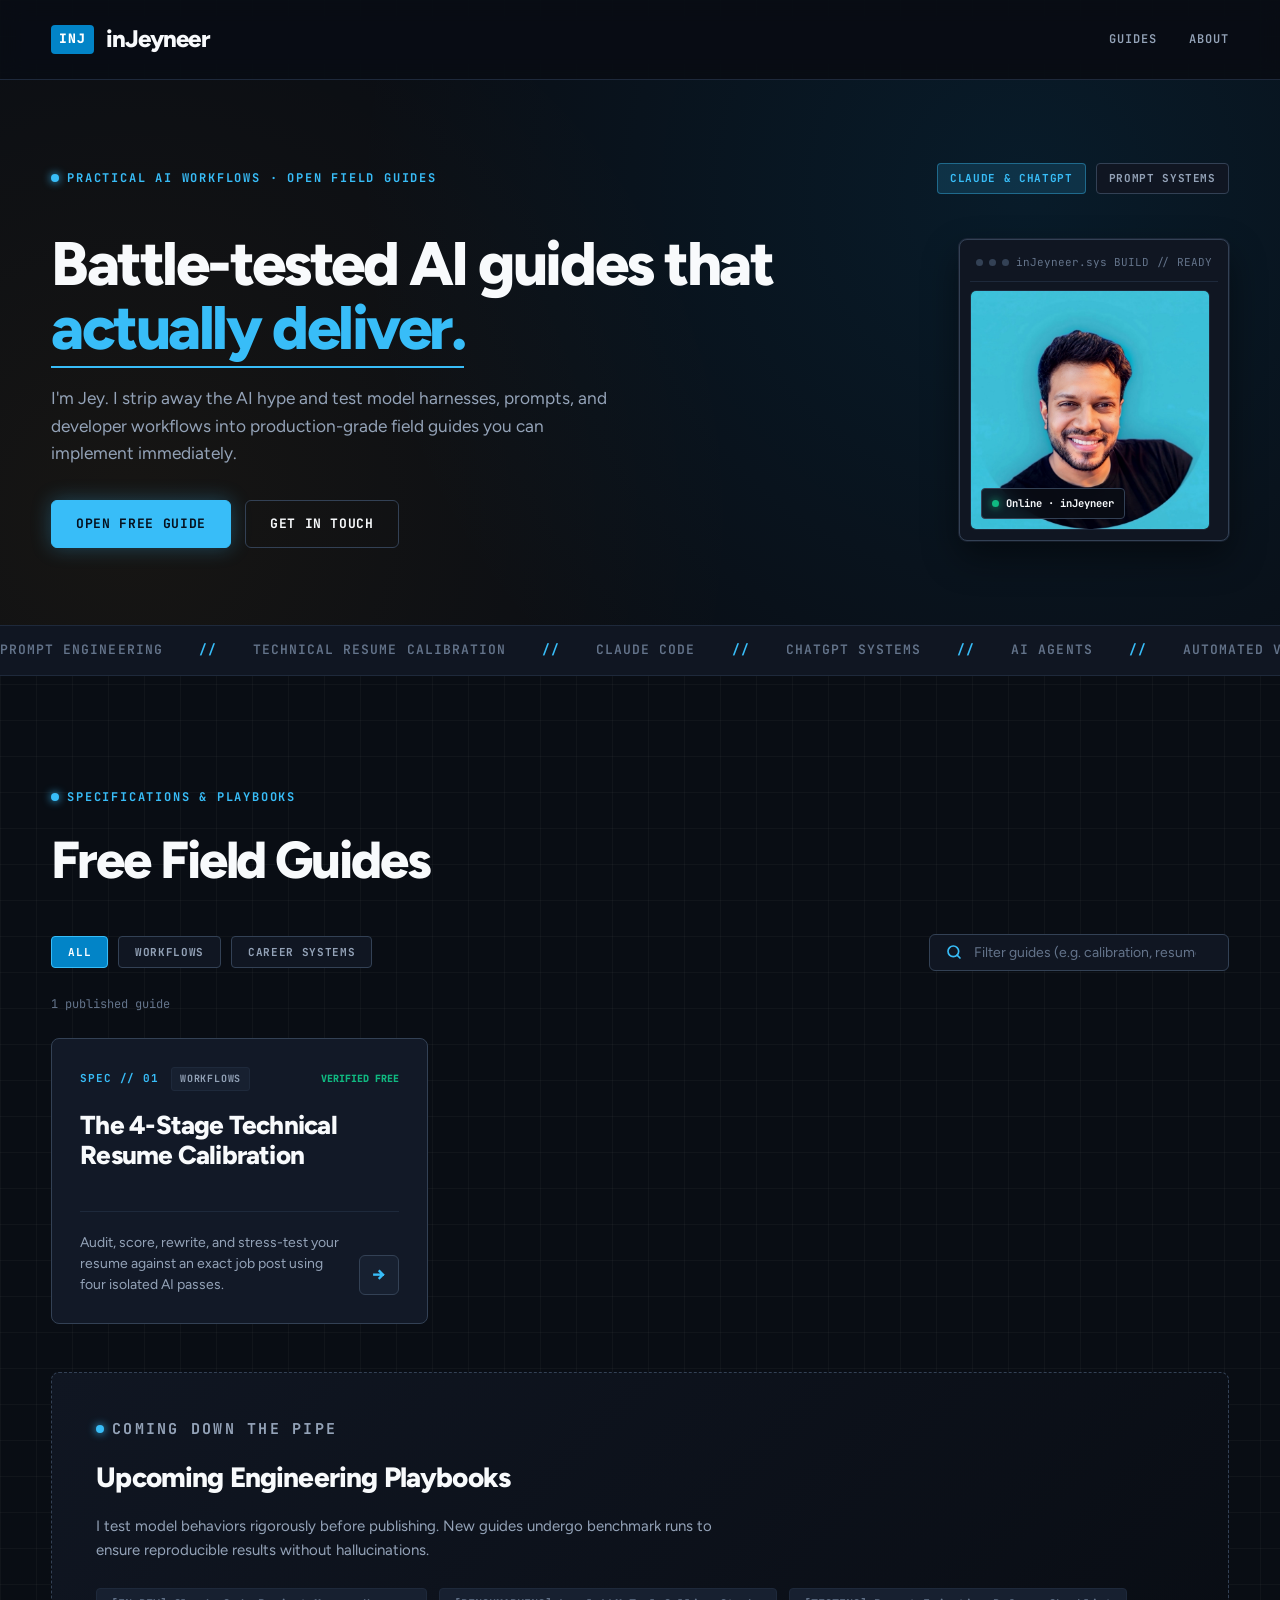
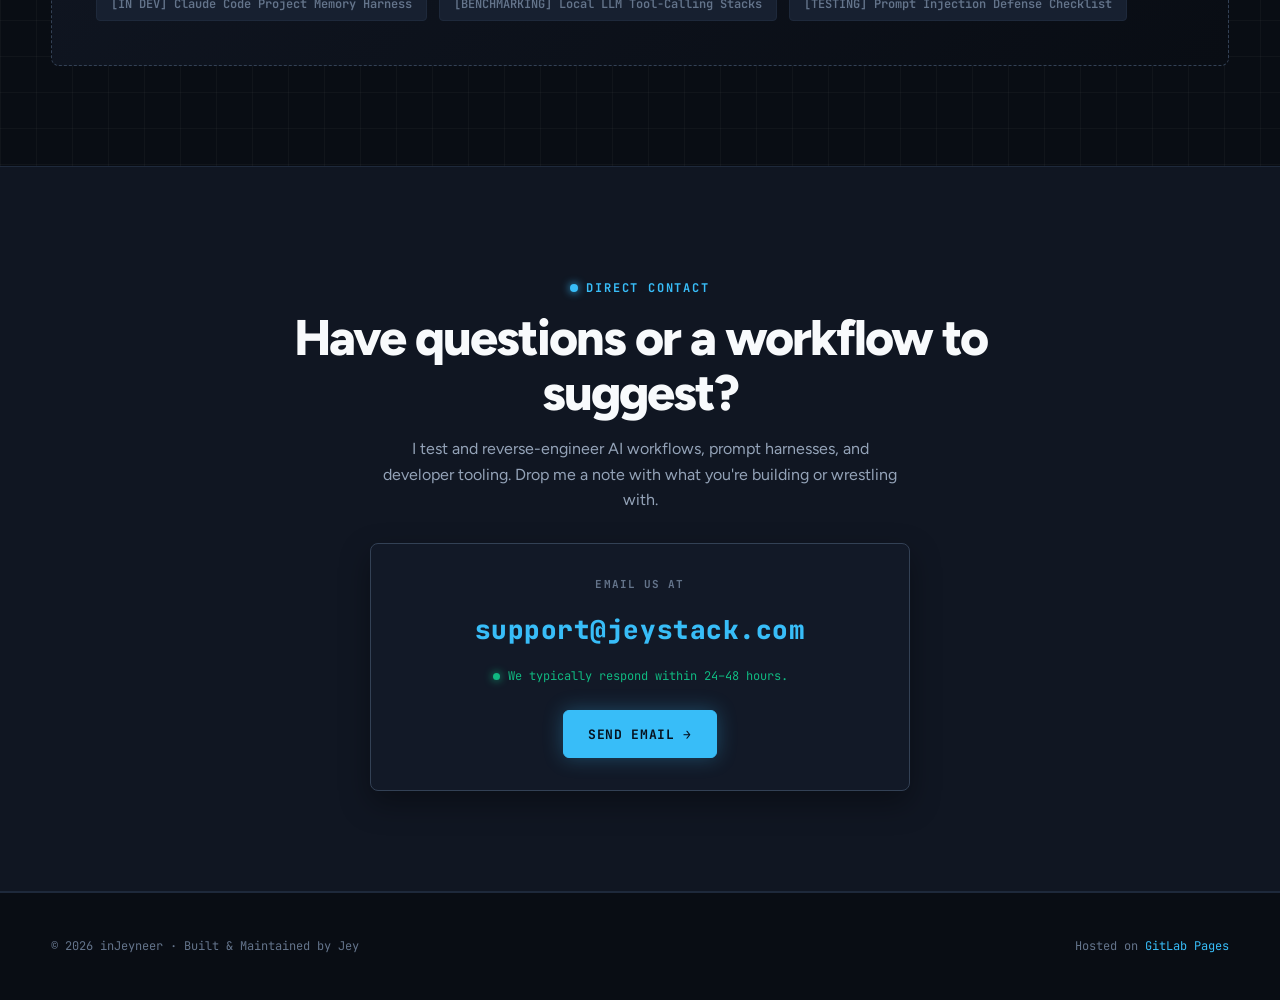
==== index.html @ 8425c217 "feat: inJeyneer site with The 4-Stage Technical Resume Calibration & Pages setup" ====
<!DOCTYPE html>
<html lang="en">
<head>
  <meta charset="UTF-8" />
  <meta name="viewport" content="width=device-width, initial-scale=1.0" />
  <title>inJeyneer · Practical AI & Engineering Field Guides</title>
  <meta name="description" content="Tested AI prompts, workflows, and engineer-built guides for Claude, ChatGPT, and automated systems you can use the same day." />
  
  <!-- Open Graph / Meta -->
  <meta property="og:type" content="website" />
  <meta property="og:title" content="inJeyneer · Practical AI & Engineering Guides" />
  <meta property="og:description" content="Tested AI workflows and practical engineering guides that actually make sense." />
  <meta property="og:image" content="assets/hero-photo.jpg" />
  <meta name="twitter:card" content="summary_large_image" />

  <link rel="stylesheet" href="styles.css" />
</head>
<body>

  <!-- Site Header -->
  <header class="site-header">
    <a class="wordmark" href="./" aria-label="inJeyneer home">
      <div class="wordmark-badge">INJ</div>
      <div class="wordmark-title">
        <span>inJeyneer</span>
      </div>
    </a>
    <nav class="site-nav" aria-label="Primary navigation">
      <a class="nav-link" href="#guides">Guides</a>
      <a class="nav-link" href="./about/">About</a>
    </nav>
  </header>

  <!-- Hero Section -->
  <section class="home-hero" id="top">
    <div class="hero-inner">
      <div class="hero-kicker-row">
        <p class="eyebrow">Practical AI Workflows · Open Field Guides</p>
        <div class="status-pills">
          <span class="tech-tag tech-tag-accent">Claude &amp; ChatGPT</span>
          <span class="tech-tag">Prompt Systems</span>
        </div>
      </div>

      <div class="hero-grid">
        <div class="hero-copy">
          <h1>Battle-tested AI guides that <em>actually deliver.</em></h1>
          <div class="hero-intro">
            <p>
              I'm Jey. I strip away the AI hype and test model harnesses, prompts, and developer workflows into production-grade field guides you can implement immediately.
            </p>
            <div class="button-row">
              <a class="button button-primary" href="#guides">Open Free Guide</a>
              <a class="button button-outline" href="#contact">Get In Touch</a>
            </div>
          </div>
        </div>

        <!-- Technical Photo Frame -->
        <div class="photo-frame">
          <div class="photo-frame-header">
            <div class="photo-frame-dots">
              <span></span><span></span><span></span>
            </div>
            <span>inJeyneer.sys</span>
            <span>BUILD // READY</span>
          </div>
          <div class="photo-wrap">
            <img
              src="assets/hero-photo.jpg"
              alt="Jey, creator behind inJeyneer"
              class="hero-photo"
              loading="eager"
            />
            <div class="photo-badge">
              <span class="pulse-dot"></span>
              <span>Online · inJeyneer</span>
            </div>
          </div>
        </div>
      </div>
    </div>
  </section>

  <!-- Terminal Style Marquee Ticker -->
  <div class="topic-ticker" aria-label="Topics">
    <div class="ticker-track">
      <span class="ticker-set">
        <span>Prompt Engineering <b>//</b></span>
        <span>Technical Resume Calibration <b>//</b></span>
        <span>Claude Code <b>//</b></span>
        <span>ChatGPT Systems <b>//</b></span>
        <span>AI Agents <b>//</b></span>
        <span>Automated Verification <b>//</b></span>
      </span>
      <span class="ticker-set" aria-hidden="true">
        <span>Prompt Engineering <b>//</b></span>
        <span>Technical Resume Calibration <b>//</b></span>
        <span>Claude Code <b>//</b></span>
        <span>ChatGPT Systems <b>//</b></span>
        <span>AI Agents <b>//</b></span>
        <span>Automated Verification <b>//</b></span>
      </span>
    </div>
  </div>

  <!-- Guides Section -->
  <section class="guide-section" id="guides">
    <div class="guide-heading-row">
      <div>
        <p class="eyebrow">Specifications &amp; Playbooks</p>
        <h2>Free Field Guides</h2>
      </div>
    </div>

    <!-- Search & Filter Controls -->
    <div class="guide-tools">
      <div class="filter-row" aria-label="Filter guides by category">
        <button class="filter-chip is-active" type="button" data-category="all">All</button>
        <button class="filter-chip" type="button" data-category="workflows">Workflows</button>
        <button class="filter-chip" type="button" data-category="career">Career Systems</button>
      </div>

      <label class="search-field" for="guide-search-input">
        <svg class="search-icon" width="16" height="16" viewBox="0 0 24 24" fill="none" stroke="currentColor" stroke-width="2.5" stroke-linecap="round" stroke-linejoin="round" aria-hidden="true">
          <circle cx="11" cy="11" r="8"></circle>
          <line x1="21" y1="21" x2="16.65" y2="16.65"></line>
        </svg>
        <input
          id="guide-search-input"
          type="search"
          placeholder="Filter guides (e.g. calibration, resume, audit)..."
          autocomplete="off"
        />
      </label>
    </div>

    <p class="guide-count" id="guide-count-label">1 published guide</p>

    <!-- Guide Grid -->
    <div class="guide-grid">
      <!-- 4-Stage Technical Resume Calibration Card -->
      <a
        class="guide-card"
        href="./guides/four-pass-ai-resume-review/"
        data-category="workflows"
      >
        <div>
          <div class="guide-card-meta">
            <span class="spec-id">SPEC // 01</span>
            <span class="guide-category">workflows</span>
            <span class="guide-free">Verified Free</span>
          </div>
          <h3>The 4-Stage Technical Resume Calibration</h3>
        </div>
        <div class="guide-card-bottom">
          <p>Audit, score, rewrite, and stress-test your resume against an exact job post using four isolated AI passes.</p>
          <span class="guide-arrow" aria-hidden="true">&rarr;</span>
        </div>
      </a>
    </div>

    <p class="guide-empty" id="guide-empty-state">No guides found matching that query. Try searching "calibration" or "resume"!</p>

    <!-- Engineering Roadmap Preview -->
    <div class="roadmap-card">
      <p class="eyebrow">Coming Down The Pipe</p>
      <h3>Upcoming Engineering Playbooks</h3>
      <p>
        I test model behaviors rigorously before publishing. New guides undergo benchmark runs to ensure reproducible results without hallucinations.
      </p>
      <div class="roadmap-list">
        <span class="roadmap-tag">[IN DEV] Claude Code Project Memory Harness</span>
        <span class="roadmap-tag">[BENCHMARKING] Local LLM Tool-Calling Stacks</span>
        <span class="roadmap-tag">[TESTING] Prompt Injection Defense Checklist</span>
      </div>
    </div>
  </section>

  <!-- Direct Email Contact Section -->
  <section class="contact-section" id="contact">
    <div class="contact-inner">
      <p class="eyebrow" style="justify-content: center;">Direct Contact</p>
      <h2>Have questions or a workflow to suggest?</h2>
      <p class="contact-desc">
        I test and reverse-engineer AI workflows, prompt harnesses, and developer tooling. Drop me a note with what you're building or wrestling with.
      </p>

      <div class="contact-card">
        <span class="contact-label">Email us at</span>
        <a class="contact-email-link" href="mailto:support@jeystack.com?subject=inJeyneer%20Workflow%20Inquiry">support@jeystack.com</a>
        <p class="contact-response-time">
          <span class="pulse-dot"></span>
          We typically respond within 24–48 hours.
        </p>
        <div class="contact-actions">
          <a class="button button-primary" href="mailto:support@jeystack.com?subject=inJeyneer%20Workflow%20Inquiry">Send Email &rarr;</a>
        </div>
      </div>
    </div>
  </section>

  <!-- Site Footer -->
  <footer class="site-footer">
    <div class="site-footer-inner">
      <p>&copy; 2026 inJeyneer &middot; Built &amp; Maintained by Jey</p>
      <p>Hosted on <a href="https://docs.gitlab.com/ee/user/project/pages/" target="_blank" rel="noopener">GitLab Pages</a></p>
    </div>
  </footer>

  <script src="main.js"></script>
</body>
</html>
---- styles.css ----
@import url('https://fonts.googleapis.com/css2?family=Figtree:ital,wght@0,400;0,500;0,600;0,700;0,800;0,900;1,700;1,800&family=JetBrains+Mono:wght@400;500;600;700;800&display=swap');

:root {
  /* Engineering Blueprint / Dark Steel Color System */
  --bg-canvas: #090d14;
  --bg-surface: #101622;
  --bg-surface-raised: #172030;
  --bg-surface-card: #121927;
  
  --border-subtle: #1e293b;
  --border-strong: #334155;
  --border-accent: #0284c7;

  --text-main: #f8fafc;
  --text-muted: #94a3b8;
  --text-dim: #64748b;

  /* Signature Accents (Strict, focused 2-color scheme) */
  --cyan: #38bdf8;
  --cyan-deep: #0284c7;
  --cyan-glow: rgba(56, 189, 248, 0.15);
  
  --amber: #f59e0b;
  --amber-dim: rgba(245, 158, 11, 0.12);

  --emerald: #10b981;
  --emerald-dim: rgba(16, 185, 129, 0.12);
  --rose: #f43f5e;
  --rose-dim: rgba(244, 63, 94, 0.12);

  --font-sans: 'Figtree', -apple-system, BlinkMacSystemFont, "Segoe UI", Roboto, sans-serif;
  --font-mono: 'JetBrains Mono', ui-monospace, SFMono-Regular, Menlo, Monaco, monospace;
}

* {
  box-sizing: border-box;
}

html {
  background: var(--bg-canvas);
  color: var(--text-main);
  scroll-behavior: smooth;
}

body {
  min-width: 320px;
  font-family: var(--font-sans);
  background: var(--bg-canvas);
  background-image: 
    linear-gradient(to right, rgba(255, 255, 255, 0.03) 1px, transparent 1px),
    linear-gradient(to bottom, rgba(255, 255, 255, 0.03) 1px, transparent 1px);
  background-size: 36px 36px;
  margin: 0;
  color: var(--text-main);
  line-height: 1.6;
  -webkit-font-smoothing: antialiased;
}

a {
  color: inherit;
  text-decoration: none;
}

/* ==========================================================================
   Header & Navigation
   ========================================================================== */
.site-header {
  background: rgba(9, 13, 20, 0.85);
  -webkit-backdrop-filter: blur(12px);
  backdrop-filter: blur(12px);
  border-bottom: 1px solid var(--border-subtle);
  justify-content: space-between;
  align-items: center;
  width: 100%;
  min-height: 80px;
  padding: 16px clamp(20px, 4vw, 64px);
  position: sticky;
  top: 0;
  z-index: 100;
  display: flex;
}

.wordmark {
  display: flex;
  align-items: center;
  gap: 12px;
}

.wordmark-badge {
  background: var(--cyan-deep);
  color: #fff;
  font-family: var(--font-mono);
  font-weight: 800;
  font-size: 13px;
  letter-spacing: 0.06em;
  padding: 4px 8px;
  border-radius: 4px;
}

.wordmark-title {
  display: flex;
  flex-direction: column;
}

.wordmark span {
  letter-spacing: -0.03em;
  font-size: clamp(20px, 2vw, 24px);
  font-weight: 800;
  color: var(--text-main);
  line-height: 1;
}

.wordmark small {
  color: var(--text-dim);
  font-family: var(--font-mono);
  font-size: 11px;
  font-weight: 500;
  margin-top: 4px;
  letter-spacing: 0.05em;
  text-transform: uppercase;
}

.site-nav {
  align-items: center;
  gap: clamp(16px, 2.5vw, 36px);
  display: flex;
}

.nav-link {
  font-family: var(--font-mono);
  letter-spacing: 0.08em;
  text-transform: uppercase;
  font-size: 12px;
  font-weight: 600;
  color: var(--text-muted);
  transition: color 0.15s ease;
  padding: 6px 0;
}

.nav-link:hover,
.nav-link.active {
  color: var(--cyan);
}

.button {
  border: 1px solid var(--border-strong);
  cursor: pointer;
  min-height: 48px;
  font-size: 13px;
  font-weight: 700;
  line-height: 1;
  font-family: var(--font-mono);
  letter-spacing: 0.05em;
  text-transform: uppercase;
  border-radius: 6px;
  justify-content: center;
  align-items: center;
  padding: 14px 24px;
  transition: all 0.18s ease;
  display: inline-flex;
}

.button-primary {
  background: var(--cyan);
  color: #06111e;
  border-color: var(--cyan);
  box-shadow: 0 0 20px rgba(56, 189, 248, 0.3);
}

.button-primary:hover {
  background: #7dd3fc;
  transform: translateY(-2px);
  box-shadow: 0 4px 24px rgba(56, 189, 248, 0.45);
}

.button-outline {
  background: transparent;
  color: var(--text-main);
  border-color: var(--border-strong);
}

.button-outline:hover {
  background: var(--bg-surface-raised);
  border-color: var(--cyan);
  color: var(--cyan);
  transform: translateY(-2px);
}

/* ==========================================================================
   Home Hero Section
   ========================================================================== */
.home-hero {
  background: radial-gradient(circle at 80% 20%, rgba(2, 132, 199, 0.12) 0%, transparent 60%),
              radial-gradient(circle at 10% 80%, rgba(245, 158, 11, 0.06) 0%, transparent 50%),
              var(--bg-canvas);
  border-bottom: 1px solid var(--border-subtle);
  padding: clamp(48px, 6vw, 96px) clamp(20px, 4vw, 64px);
  position: relative;
}

.hero-inner {
  width: min(100%, 1280px);
  margin: 0 auto;
}

.hero-kicker-row {
  display: flex;
  align-items: center;
  justify-content: space-between;
  flex-wrap: wrap;
  gap: 16px;
  margin-bottom: 32px;
}

.eyebrow {
  font-family: var(--font-mono);
  letter-spacing: 0.15em;
  text-transform: uppercase;
  font-size: 12px;
  font-weight: 700;
  color: var(--cyan);
  display: flex;
  align-items: center;
  gap: 8px;
}

.eyebrow::before {
  content: "";
  display: inline-block;
  width: 8px;
  height: 8px;
  background: var(--cyan);
  border-radius: 50%;
  box-shadow: 0 0 8px var(--cyan);
}

.status-pills {
  display: flex;
  gap: 10px;
}

.tech-tag {
  font-family: var(--font-mono);
  font-size: 11px;
  font-weight: 700;
  text-transform: uppercase;
  letter-spacing: 0.06em;
  padding: 6px 12px;
  border-radius: 4px;
  border: 1px solid var(--border-strong);
  background: var(--bg-surface);
  color: var(--text-muted);
}

.tech-tag-accent {
  border-color: rgba(56, 189, 248, 0.4);
  background: var(--cyan-glow);
  color: var(--cyan);
}

.hero-grid {
  display: grid;
  grid-template-columns: 1fr auto;
  gap: clamp(36px, 5vw, 64px);
  align-items: center;
}

.home-hero h1 {
  letter-spacing: -0.04em;
  margin: 0 0 24px;
  font-weight: 800;
  color: var(--text-main);
  font-size: clamp(38px, 4.8vw, 64px);
  line-height: 1.05;
}

.home-hero h1 em {
  font-style: normal;
  color: var(--cyan);
  border-bottom: 2px solid var(--cyan);
  padding-bottom: 2px;
}

.hero-intro p {
  color: var(--text-muted);
  max-width: 52ch;
  margin: 0 0 32px;
  font-size: clamp(16px, 1.35vw, 19px);
  line-height: 1.6;
}

.button-row {
  display: flex;
  flex-wrap: wrap;
  gap: 14px;
}

/* Portrait Visual Frame - Compact & Balanced */
.photo-frame {
  position: relative;
  width: clamp(220px, 22vw, 270px);
  max-width: 270px;
  border-radius: 8px;
  padding: 10px;
  background: var(--bg-surface);
  border: 1px solid var(--border-strong);
  box-shadow: 0 16px 36px rgba(0, 0, 0, 0.45), 0 0 0 1px var(--border-subtle);
  flex-shrink: 0;
  margin-left: auto;
}

.photo-frame-header {
  display: flex;
  align-items: center;
  justify-content: space-between;
  padding: 4px 6px 10px;
  font-family: var(--font-mono);
  font-size: 11px;
  color: var(--text-dim);
  border-bottom: 1px solid var(--border-subtle);
  margin-bottom: 8px;
}

.photo-frame-dots {
  display: flex;
  gap: 6px;
}

.photo-frame-dots span {
  width: 7px;
  height: 7px;
  border-radius: 50%;
  background: var(--border-strong);
}

.photo-wrap {
  aspect-ratio: 1 / 1;
  max-height: 240px;
  border-radius: 6px;
  overflow: hidden;
  background: #000;
  border: 1px solid var(--border-subtle);
  position: relative;
}

.hero-photo {
  width: 100%;
  height: 100%;
  object-fit: cover;
  object-position: center 20%;
  display: block;
  filter: contrast(102%) brightness(98%);
}

.photo-badge {
  position: absolute;
  bottom: 10px;
  left: 10px;
  background: rgba(9, 13, 20, 0.9);
  -webkit-backdrop-filter: blur(8px);
  backdrop-filter: blur(8px);
  border: 1px solid var(--border-strong);
  padding: 6px 10px;
  border-radius: 4px;
  font-family: var(--font-mono);
  font-size: 10.5px;
  font-weight: 700;
  color: var(--text-main);
  display: flex;
  align-items: center;
  gap: 7px;
}

.pulse-dot {
  width: 7px;
  height: 7px;
  border-radius: 50%;
  background: var(--emerald);
  box-shadow: 0 0 8px var(--emerald);
}

/* ==========================================================================
   Ticker (Terminal Style)
   ========================================================================== */
.topic-ticker {
  background: var(--bg-surface);
  border-bottom: 1px solid var(--border-subtle);
  padding: 14px 0;
  overflow: hidden;
}

.ticker-track {
  width: max-content;
  animation: 30s linear infinite ticker;
  display: flex;
}

.ticker-set {
  font-family: var(--font-mono);
  font-size: 13px;
  font-weight: 600;
  letter-spacing: 0.08em;
  text-transform: uppercase;
  color: var(--text-dim);
  white-space: nowrap;
  gap: 36px;
  padding-right: 36px;
  display: flex;
  align-items: center;
}

.ticker-set span {
  display: inline-flex;
  align-items: center;
  gap: 36px;
}

.ticker-set b {
  color: var(--cyan);
  font-weight: 700;
}

@keyframes ticker {
  to {
    transform: translate(-50%);
  }
}

/* ==========================================================================
   Guides Section
   ========================================================================== */
.guide-section {
  padding: clamp(56px, 8vw, 100px) clamp(20px, 4vw, 64px);
  max-width: 1280px;
  margin: 0 auto;
}

.guide-heading-row {
  display: flex;
  justify-content: space-between;
  align-items: flex-end;
  flex-wrap: wrap;
  gap: 20px;
  margin-bottom: 32px;
}

.guide-heading-row h2 {
  font-size: clamp(32px, 4.2vw, 52px);
  font-weight: 800;
  letter-spacing: -0.04em;
  margin: 8px 0 0;
  color: var(--text-main);
}

.guide-tools {
  display: flex;
  justify-content: space-between;
  align-items: center;
  flex-wrap: wrap;
  gap: 16px;
  margin-bottom: 24px;
}

.filter-row {
  display: flex;
  gap: 10px;
  flex-wrap: wrap;
}

.filter-chip {
  background: var(--bg-surface);
  border: 1px solid var(--border-strong);
  color: var(--text-muted);
  font-family: var(--font-mono);
  font-size: 11px;
  font-weight: 700;
  letter-spacing: 0.06em;
  text-transform: uppercase;
  padding: 8px 16px;
  border-radius: 4px;
  cursor: pointer;
  transition: all 0.15s ease;
}

.filter-chip:hover,
.filter-chip.is-active {
  background: var(--cyan-deep);
  border-color: var(--cyan);
  color: #fff;
}

.search-field {
  background: var(--bg-surface);
  border: 1px solid var(--border-strong);
  border-radius: 6px;
  display: flex;
  align-items: center;
  gap: 10px;
  padding: 8px 16px;
  min-width: min(100%, 300px);
}

.search-field span,
.search-field svg {
  color: var(--cyan);
  flex-shrink: 0;
}

.search-field input {
  background: transparent;
  border: none;
  outline: none;
  color: var(--text-main);
  font-family: var(--font-sans);
  font-size: 14px;
  width: 100%;
}

.search-field input::placeholder {
  color: var(--text-dim);
}

.guide-count {
  font-family: var(--font-mono);
  font-size: 12px;
  color: var(--text-dim);
  margin-bottom: 24px;
}

/* Card Styling */
.guide-grid {
  display: grid;
  grid-template-columns: repeat(auto-fill, minmax(360px, 1fr));
  gap: 24px;
  margin-bottom: 48px;
}

.guide-card {
  background: var(--bg-surface-card);
  border: 1px solid var(--border-strong);
  border-radius: 8px;
  padding: 28px;
  display: flex;
  flex-direction: column;
  justify-content: space-between;
  transition: all 0.2s ease;
  position: relative;
  overflow: hidden;
}

.guide-card::before {
  content: "";
  position: absolute;
  top: 0;
  left: 0;
  width: 100%;
  height: 3px;
  background: var(--cyan);
  opacity: 0;
  transition: opacity 0.2s ease;
}

.guide-card:hover {
  border-color: var(--cyan);
  transform: translateY(-4px);
  box-shadow: 0 16px 32px rgba(0, 0, 0, 0.4), 0 0 24px rgba(2, 132, 199, 0.15);
}

.guide-card:hover::before {
  opacity: 1;
}

.guide-card-meta {
  display: flex;
  align-items: center;
  gap: 12px;
  margin-bottom: 20px;
}

.spec-id {
  font-family: var(--font-mono);
  font-size: 11px;
  font-weight: 700;
  color: var(--cyan);
  letter-spacing: 0.08em;
}

.guide-category {
  font-family: var(--font-mono);
  font-size: 10px;
  font-weight: 700;
  text-transform: uppercase;
  letter-spacing: 0.08em;
  padding: 3px 8px;
  border-radius: 3px;
  background: var(--bg-surface-raised);
  border: 1px solid var(--border-subtle);
  color: var(--text-muted);
}

.guide-free {
  font-family: var(--font-mono);
  font-size: 10px;
  font-weight: 800;
  text-transform: uppercase;
  color: var(--emerald);
  margin-left: auto;
}

.guide-card h3 {
  font-size: 26px;
  font-weight: 800;
  letter-spacing: -0.03em;
  line-height: 1.15;
  margin: 0 0 16px;
  color: var(--text-main);
}

.guide-card-bottom {
  display: flex;
  align-items: flex-end;
  justify-content: space-between;
  gap: 16px;
  margin-top: 24px;
  padding-top: 20px;
  border-top: 1px solid var(--border-subtle);
}

.guide-card-bottom p {
  color: var(--text-muted);
  font-size: 14px;
  margin: 0;
  line-height: 1.5;
}

.guide-arrow {
  width: 40px;
  height: 40px;
  border-radius: 6px;
  background: var(--bg-surface-raised);
  border: 1px solid var(--border-strong);
  color: var(--cyan);
  display: flex;
  align-items: center;
  justify-content: center;
  font-size: 18px;
  font-weight: 800;
  flex: none;
  transition: all 0.15s ease;
}

.guide-card:hover .guide-arrow {
  background: var(--cyan);
  color: #06111e;
  border-color: var(--cyan);
  transform: translateX(4px);
}

.guide-empty {
  font-family: var(--font-mono);
  font-size: 14px;
  color: var(--text-dim);
  padding: 40px 0;
  display: none;
}

/* Roadmap / Coming Soon Card */
.roadmap-card {
  background: linear-gradient(135deg, var(--bg-surface) 0%, var(--bg-canvas) 100%);
  border: 1px dashed var(--border-strong);
  border-radius: 8px;
  padding: clamp(28px, 4vw, 44px);
  display: flex;
  flex-direction: column;
  gap: 14px;
}

.roadmap-card h3 {
  font-size: clamp(22px, 2.5vw, 28px);
  font-weight: 800;
  letter-spacing: -0.03em;
  margin: 0;
  color: var(--text-main);
}

.roadmap-card p {
  color: var(--text-muted);
  font-size: 15px;
  max-width: 65ch;
  margin: 0;
}

.roadmap-list {
  display: flex;
  flex-wrap: wrap;
  gap: 12px;
  margin-top: 12px;
}

.roadmap-tag {
  font-family: var(--font-mono);
  font-size: 12px;
  font-weight: 600;
  padding: 6px 14px;
  border-radius: 4px;
  background: var(--bg-surface-raised);
  border: 1px solid var(--border-subtle);
  color: var(--text-dim);
}

/* ==========================================================================
   Contact / Direct Email Section
   ========================================================================== */
.contact-section {
  background: var(--bg-surface);
  border-top: 1px solid var(--border-subtle);
  border-bottom: 1px solid var(--border-subtle);
  padding: clamp(64px, 8vw, 100px) clamp(20px, 4vw, 64px);
}

.contact-inner {
  max-width: 760px;
  margin: 0 auto;
  text-align: center;
}

.contact-section h2 {
  font-size: clamp(32px, 4.2vw, 50px);
  font-weight: 800;
  letter-spacing: -0.04em;
  margin: 12px 0 16px;
  line-height: 1.1;
  color: var(--text-main);
}

.contact-desc {
  color: var(--text-muted);
  font-size: 16px;
  margin: 0 auto 30px;
  max-width: 52ch;
  line-height: 1.6;
}

.contact-card {
  background: var(--bg-surface-card);
  border: 1px solid var(--border-strong);
  border-radius: 8px;
  padding: 32px 24px;
  max-width: 540px;
  margin: 0 auto;
  display: flex;
  flex-direction: column;
  align-items: center;
  gap: 16px;
  box-shadow: 0 12px 30px rgba(0, 0, 0, 0.35);
}

.contact-label {
  font-family: var(--font-mono);
  font-size: 11px;
  font-weight: 700;
  text-transform: uppercase;
  letter-spacing: 0.1em;
  color: var(--text-dim);
}

.contact-email-link {
  font-family: var(--font-mono);
  font-size: clamp(19px, 2.4vw, 26px);
  font-weight: 800;
  color: var(--cyan);
  letter-spacing: 0.02em;
  transition: all 0.15s ease;
  word-break: break-all;
}

.contact-email-link:hover {
  color: #7dd3fc;
  text-shadow: 0 0 16px rgba(56, 189, 248, 0.45);
}

.contact-response-time {
  font-family: var(--font-mono);
  font-size: 12px;
  color: var(--emerald);
  display: flex;
  align-items: center;
  gap: 8px;
  margin: 0;
}

.contact-actions {
  display: flex;
  gap: 12px;
  flex-wrap: wrap;
  justify-content: center;
  margin-top: 8px;
}


/* ==========================================================================
   Footer
   ========================================================================== */
.site-footer {
  background: var(--bg-canvas);
  padding: 32px clamp(20px, 4vw, 64px);
  border-top: 1px solid var(--border-subtle);
}

.site-footer-inner {
  max-width: 1280px;
  margin: 0 auto;
  display: flex;
  justify-content: space-between;
  align-items: center;
  flex-wrap: wrap;
  gap: 16px;
  font-family: var(--font-mono);
  font-size: 12px;
  color: var(--text-dim);
}

.site-footer a {
  color: var(--cyan);
}

.site-footer a:hover {
  text-decoration: underline;
}

/* ==========================================================================
   Guide Page Specifics & Prompt Blocks
   ========================================================================== */
.guide-page-hero {
  border-bottom: 1px solid var(--border-subtle);
  background: linear-gradient(to bottom, var(--bg-surface) 0%, var(--bg-canvas) 100%);
  padding: clamp(48px, 6vw, 84px) clamp(20px, 4vw, 64px);
}

.guide-hero-grid {
  max-width: 1280px;
  margin: 0 auto;
  display: grid;
  grid-template-columns: 1.35fr 0.65fr;
  gap: clamp(36px, 5vw, 64px);
  align-items: end;
}

.guide-back-link {
  font-family: var(--font-mono);
  font-size: 12px;
  font-weight: 700;
  color: var(--cyan);
  letter-spacing: 0.08em;
  text-transform: uppercase;
  margin-bottom: 24px;
  display: inline-flex;
  align-items: center;
  gap: 6px;
  transition: transform 0.15s ease;
}

.guide-back-link:hover {
  transform: translateX(-4px);
}

.guide-kicker {
  font-family: var(--font-mono);
  font-size: 11px;
  letter-spacing: 0.12em;
  text-transform: uppercase;
  color: var(--text-dim);
  display: flex;
  align-items: center;
  gap: 10px;
  margin-bottom: 18px;
}

.guide-kicker span {
  background: var(--cyan-glow);
  color: var(--cyan);
  border: 1px solid rgba(56, 189, 248, 0.3);
  padding: 4px 8px;
  border-radius: 4px;
  font-weight: 700;
}

.guide-page-hero h1 {
  font-size: clamp(38px, 5vw, 64px);
  font-weight: 800;
  letter-spacing: -0.04em;
  margin: 0 0 20px;
  color: var(--text-main);
  line-height: 1.05;
}

.guide-page-description {
  color: var(--text-muted);
  font-size: clamp(16px, 1.4vw, 20px);
  margin: 0;
  line-height: 1.55;
  max-width: 54ch;
}

/* Guide Spec Box */
.guide-spec-box {
  background: var(--bg-surface);
  border: 1px solid var(--border-strong);
  border-radius: 8px;
  padding: 24px;
}

.guide-spec-header {
  font-family: var(--font-mono);
  font-size: 11px;
  font-weight: 700;
  text-transform: uppercase;
  letter-spacing: 0.08em;
  color: var(--cyan);
  border-bottom: 1px solid var(--border-subtle);
  padding-bottom: 12px;
  margin-bottom: 16px;
  display: flex;
  justify-content: space-between;
}

.guide-spec-box ul {
  list-style: none;
  padding: 0;
  margin: 0;
  display: flex;
  flex-direction: column;
  gap: 12px;
}

.guide-spec-box li {
  font-family: var(--font-mono);
  font-size: 12px;
  display: flex;
  align-items: center;
  gap: 10px;
  color: var(--text-muted);
}

.guide-spec-box li span {
  color: var(--amber);
  font-weight: 800;
}

/* Workspace Layout */
.guide-workspace {
  max-width: 1280px;
  margin: 0 auto;
  padding: clamp(48px, 6vw, 88px) clamp(20px, 4vw, 64px);
  display: grid;
  grid-template-columns: 280px minmax(0, 1fr);
  gap: clamp(48px, 6vw, 80px);
  align-items: start;
}

.guide-workspace-rail {
  background: var(--bg-surface);
  border: 1px solid var(--border-strong);
  border-radius: 8px;
  padding: 24px;
  position: sticky;
  top: 104px;
}

.rail-kicker {
  font-family: var(--font-mono);
  font-size: 11px;
  font-weight: 700;
  text-transform: uppercase;
  letter-spacing: 0.08em;
  color: var(--cyan);
  margin-bottom: 8px;
}

.guide-workspace-rail h2 {
  font-size: 20px;
  font-weight: 800;
  letter-spacing: -0.02em;
  margin: 0 0 16px;
  color: var(--text-main);
  line-height: 1.2;
}

.guide-workspace-rail ol {
  border-top: 1px solid var(--border-subtle);
  padding: 16px 0 0 20px;
  margin: 0;
  font-size: 13px;
  color: var(--text-muted);
}

.guide-workspace-rail li + li {
  margin-top: 10px;
}

.rail-note {
  font-family: var(--font-mono);
  font-size: 11px;
  color: var(--text-dim);
  background: var(--bg-surface-raised);
  border-left: 2px solid var(--cyan);
  padding: 10px 12px;
  border-radius: 0 4px 4px 0;
  margin-top: 20px;
}

/* Guide Content Engine */
.guide-article {
  counter-reset: spec-section;
  font-size: clamp(16px, 1.25vw, 18px);
  line-height: 1.7;
  color: var(--text-muted);
}

.guide-article p {
  margin: 0 0 24px;
}

.guide-article strong {
  color: var(--text-main);
}

.guide-article h2 {
  counter-increment: spec-section;
  font-size: clamp(24px, 2.5vw, 32px);
  font-weight: 800;
  letter-spacing: -0.03em;
  color: var(--text-main);
  margin: 54px 0 20px;
  padding-bottom: 12px;
  border-bottom: 1px solid var(--border-subtle);
  display: flex;
  align-items: center;
  gap: 14px;
}

.guide-article h2::before {
  content: counter(spec-section, decimal-leading-zero);
  font-family: var(--font-mono);
  font-size: 14px;
  font-weight: 800;
  color: var(--cyan);
  background: var(--cyan-glow);
  border: 1px solid rgba(56, 189, 248, 0.3);
  padding: 4px 10px;
  border-radius: 4px;
}

.guide-article h3 {
  font-size: clamp(18px, 1.6vw, 22px);
  font-weight: 700;
  letter-spacing: -0.02em;
  color: var(--text-main);
  margin: 36px 0 14px;
}

.guide-article ul,
.guide-article ol {
  margin: 0 0 28px;
  padding-left: 24px;
}

.guide-article li + li {
  margin-top: 10px;
}

.guide-article li::marker {
  color: var(--cyan);
}

.guide-article code {
  font-family: var(--font-mono);
  font-size: 0.9em;
  background: var(--bg-surface-raised);
  border: 1px solid var(--border-strong);
  padding: 2px 6px;
  border-radius: 4px;
  color: var(--cyan);
}

/* Callout Box */
.tech-callout {
  background: var(--bg-surface);
  border: 1px solid var(--border-strong);
  border-left: 4px solid var(--amber);
  border-radius: 0 6px 6px 0;
  padding: 20px 24px;
  margin: 32px 0;
}

.tech-callout-header {
  font-family: var(--font-mono);
  font-size: 11px;
  font-weight: 800;
  letter-spacing: 0.08em;
  text-transform: uppercase;
  color: var(--amber);
  margin-bottom: 8px;
}

.tech-callout p {
  margin: 0;
  font-size: 14.5px;
  color: var(--text-muted);
  line-height: 1.6;
}

/* Banned Words Cloud */
.banned-box {
  background: rgba(244, 63, 94, 0.05);
  border: 1px solid rgba(244, 63, 94, 0.3);
  border-radius: 6px;
  padding: 20px;
  margin: 24px 0 32px;
}

.banned-box-title {
  font-family: var(--font-mono);
  font-size: 11px;
  font-weight: 800;
  letter-spacing: 0.08em;
  text-transform: uppercase;
  color: var(--rose);
  margin-bottom: 12px;
}

.banned-tags {
  display: flex;
  flex-wrap: wrap;
  gap: 8px;
}

.banned-tag {
  font-family: var(--font-mono);
  font-size: 11px;
  background: rgba(244, 63, 94, 0.12);
  color: #fda4af;
  border: 1px solid rgba(244, 63, 94, 0.25);
  padding: 4px 10px;
  border-radius: 4px;
  text-decoration: line-through;
}

/* Side-by-side Diffs */
.diff-container {
  display: grid;
  grid-template-columns: 1fr 1fr;
  gap: 16px;
  margin: 24px 0 32px;
}

.diff-card {
  border-radius: 6px;
  padding: 16px 18px;
  font-size: 13.5px;
  line-height: 1.55;
}

.diff-card-before {
  background: rgba(244, 63, 94, 0.06);
  border: 1px solid rgba(244, 63, 94, 0.25);
  color: #fecdd3;
}

.diff-card-after {
  background: rgba(16, 185, 129, 0.06);
  border: 1px solid rgba(16, 185, 129, 0.25);
  color: #a7f3d0;
}

.diff-header {
  font-family: var(--font-mono);
  font-size: 10px;
  font-weight: 800;
  letter-spacing: 0.08em;
  text-transform: uppercase;
  margin-bottom: 8px;
}

.diff-card-before .diff-header {
  color: var(--rose);
}

.diff-card-after .diff-header {
  color: var(--emerald);
}

/* Interactive Prompt Blocks */
.guide-copy-block {
  background: #05080f;
  border: 1px solid var(--border-strong);
  border-radius: 8px;
  margin: 32px 0 44px;
  overflow: hidden;
  box-shadow: 0 12px 30px rgba(0, 0, 0, 0.4);
}

.guide-copy-heading {
  background: var(--bg-surface-raised);
  border-bottom: 1px solid var(--border-strong);
  padding: 12px 18px;
  display: flex;
  align-items: center;
  justify-content: space-between;
  gap: 14px;
}

.pass-pill {
  font-family: var(--font-mono);
  font-size: 11px;
  font-weight: 800;
  letter-spacing: 0.08em;
  text-transform: uppercase;
  color: var(--cyan);
  background: var(--cyan-glow);
  border: 1px solid rgba(56, 189, 248, 0.3);
  padding: 4px 8px;
  border-radius: 4px;
}

.heading-title {
  font-family: var(--font-mono);
  font-size: 12px;
  font-weight: 700;
  color: var(--text-main);
  margin-right: auto;
}

.guide-copy-button {
  background: var(--cyan);
  color: #06111e;
  border: none;
  border-radius: 4px;
  font-family: var(--font-mono);
  font-size: 11px;
  font-weight: 800;
  letter-spacing: 0.06em;
  padding: 8px 16px;
  cursor: pointer;
  transition: all 0.15s ease;
  white-space: nowrap;
}

.guide-copy-button:hover {
  background: #7dd3fc;
  box-shadow: 0 0 12px rgba(56, 189, 248, 0.4);
}

.guide-copy-scroll {
  padding: 22px;
  margin: 0;
  font-family: var(--font-mono);
  font-size: 13.5px;
  line-height: 1.65;
  color: #e2e8f0;
  white-space: pre-wrap;
  word-break: break-word;
  max-height: 480px;
  overflow: auto;
}

.guide-copy-status {
  font-family: var(--font-mono);
  font-size: 11.5px;
  color: var(--emerald);
  padding: 0 18px 12px;
  margin: 0;
  min-height: 28px;
}

/* ==========================================================================
   Story / About Page
   ========================================================================== */
.story-section {
  max-width: 1280px;
  margin: 0 auto;
  padding: clamp(56px, 8vw, 96px) clamp(20px, 4vw, 64px);
}

.story-grid {
  display: grid;
  grid-template-columns: 0.95fr 1.05fr;
  gap: clamp(40px, 6vw, 80px);
}

.story-lead h1 {
  font-size: clamp(34px, 4vw, 48px);
  font-weight: 800;
  letter-spacing: -0.04em;
  line-height: 1.1;
  color: var(--text-main);
  margin: 0 0 18px;
}

.story-lead p.lead-subtitle {
  font-family: var(--font-mono);
  font-size: 13px;
  color: var(--cyan);
  margin-bottom: 24px;
}

.story-copy p {
  color: var(--text-muted);
  font-size: clamp(16px, 1.3vw, 18px);
  line-height: 1.7;
  margin-bottom: 24px;
}

.story-copy .mission {
  background: var(--bg-surface);
  border-left: 3px solid var(--cyan);
  padding: 18px 24px;
  border-radius: 0 6px 6px 0;
  color: var(--text-main);
  font-weight: 600;
  margin: 32px 0;
}

/* ==========================================================================
   Responsive
   ========================================================================== */
@media (max-width: 960px) {
  .hero-grid {
    grid-template-columns: 1fr;
  }
  .photo-frame {
    max-width: 440px;
    margin: 0 auto;
  }
  .guide-hero-grid {
    grid-template-columns: 1fr;
  }
  .guide-workspace {
    grid-template-columns: 1fr;
  }
  .guide-workspace-rail {
    position: relative;
    top: auto;
  }
  .story-grid {
    grid-template-columns: 1fr;
  }
  .diff-container {
    grid-template-columns: 1fr;
  }
}

@media (max-width: 640px) {
  .email-optin-row {
    grid-template-columns: 1fr;
  }
  .guide-card-bottom {
    flex-direction: column;
    align-items: flex-start;
  }
}
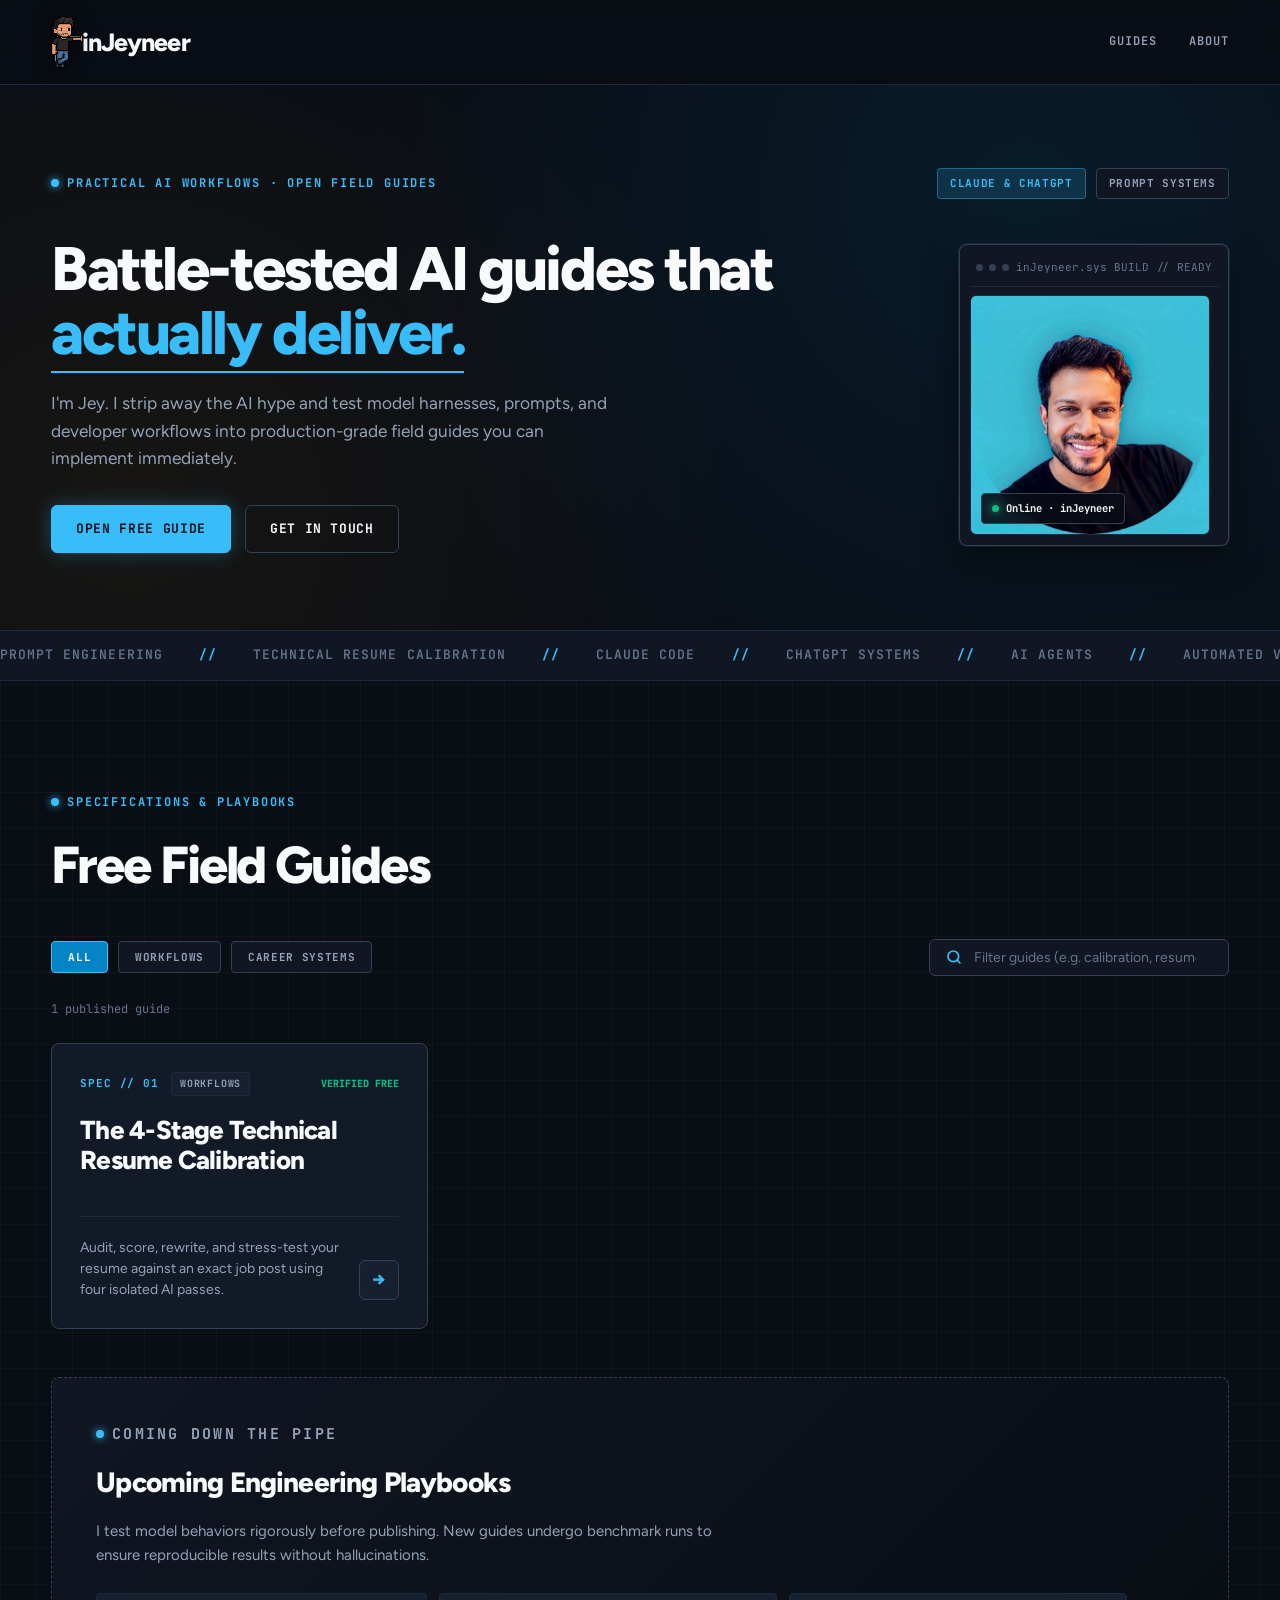
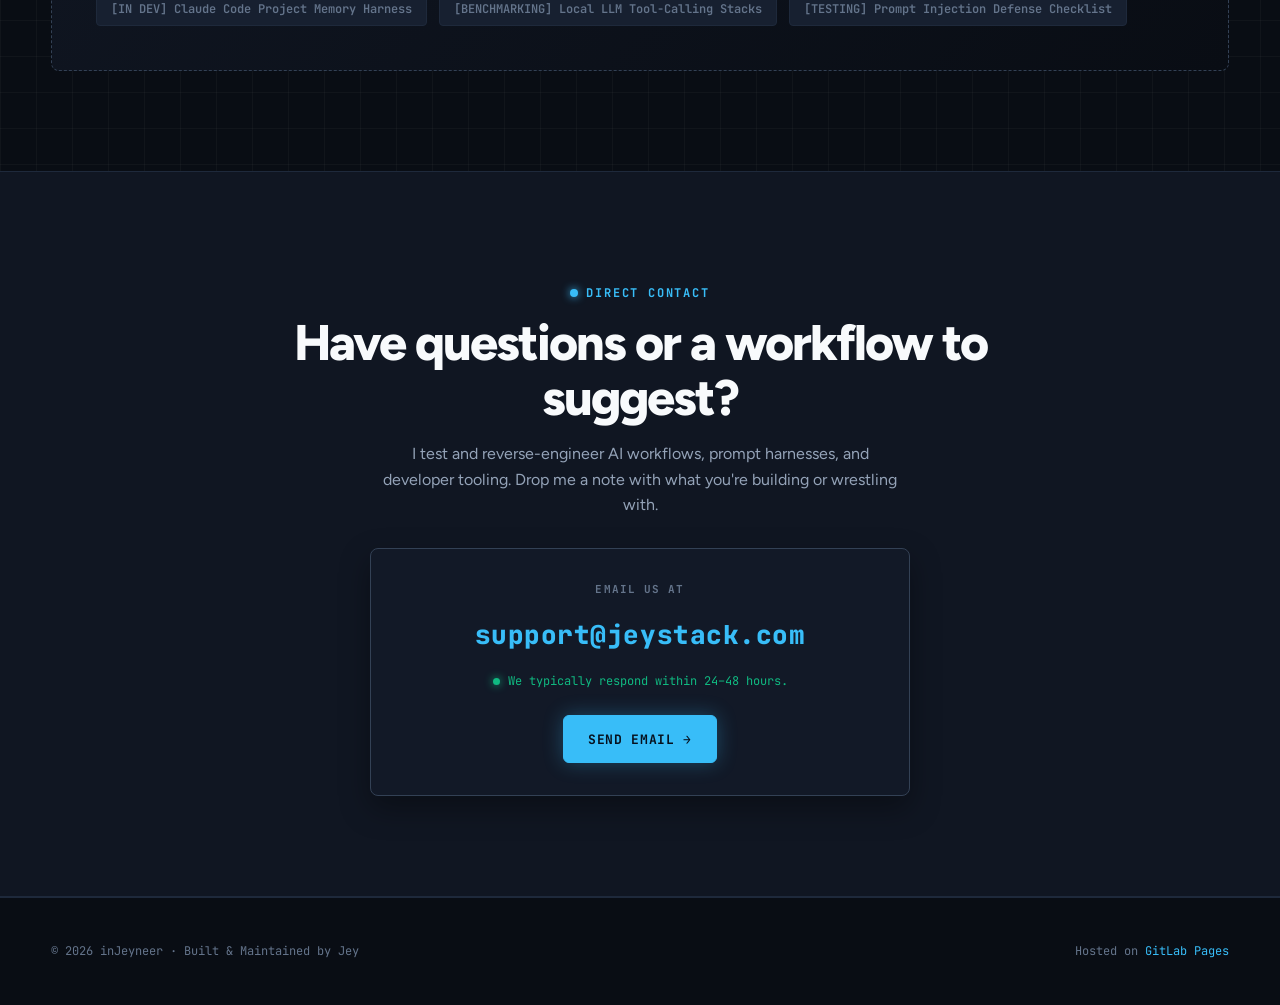
==== commit 3bf65d64: "feat: replace 3D avatar with pixel art character leaning on inJeyneer text" ====
--- a/index.html
+++ b/index.html
@@ -13,6 +13,7 @@
   <meta property="og:image" content="assets/hero-photo.jpg" />
   <meta name="twitter:card" content="summary_large_image" />
 
+  <link rel="icon" type="image/png" href="assets/mini-figure.png" />
   <link rel="stylesheet" href="styles.css" />
 </head>
 <body>
@@ -20,7 +21,7 @@
   <!-- Site Header -->
   <header class="site-header">
     <a class="wordmark" href="./" aria-label="inJeyneer home">
-      <div class="wordmark-badge">INJ</div>
+      <img src="assets/pixel-character.png" alt="Jey leaning on inJeyneer" class="leaning-pixel-guy" width="31" height="52" />
       <div class="wordmark-title">
         <span>inJeyneer</span>
       </div>
--- a/styles.css
+++ b/styles.css
@@ -81,33 +81,56 @@
 }
 
 .wordmark {
-  display: flex;
-  align-items: center;
-  gap: 12px;
-}
-
-.wordmark-badge {
-  background: var(--cyan-deep);
-  color: #fff;
-  font-family: var(--font-mono);
-  font-weight: 800;
-  font-size: 13px;
-  letter-spacing: 0.06em;
-  padding: 4px 8px;
-  border-radius: 4px;
+  display: inline-flex;
+  align-items: center;
+  gap: 0;
+  text-decoration: none;
+  position: relative;
+  user-select: none;
+}
+
+.leaning-pixel-guy,
+.wordmark-logo {
+  height: 52px;
+  width: auto;
+  image-rendering: pixelated;
+  image-rendering: -moz-crisp-edges;
+  image-rendering: crisp-edges;
+  display: block;
+  flex-shrink: 0;
+  margin-right: -1px;
+  position: relative;
+  z-index: 2;
+  transform-origin: bottom right;
+  transition: transform 0.22s cubic-bezier(0.16, 1, 0.3, 1), filter 0.22s ease;
+  filter: drop-shadow(0 2px 8px rgba(0, 0, 0, 0.5));
+}
+
+.wordmark:hover .leaning-pixel-guy,
+.wordmark:hover .wordmark-logo {
+  transform: translateY(-2px) rotate(-1.5deg);
+  filter: drop-shadow(0 4px 14px rgba(56, 189, 248, 0.45));
 }
 
 .wordmark-title {
   display: flex;
   flex-direction: column;
+  position: relative;
+  z-index: 1;
 }
 
 .wordmark span {
   letter-spacing: -0.03em;
-  font-size: clamp(20px, 2vw, 24px);
+  font-size: clamp(21px, 2.2vw, 25px);
   font-weight: 800;
   color: var(--text-main);
   line-height: 1;
+  transition: color 0.2s ease, text-shadow 0.2s ease;
+}
+
+.wordmark:hover span {
+  color: #fff;
+  text-shadow: 0 0 16px rgba(56, 189, 248, 0.3);
 }
 
 .wordmark small {
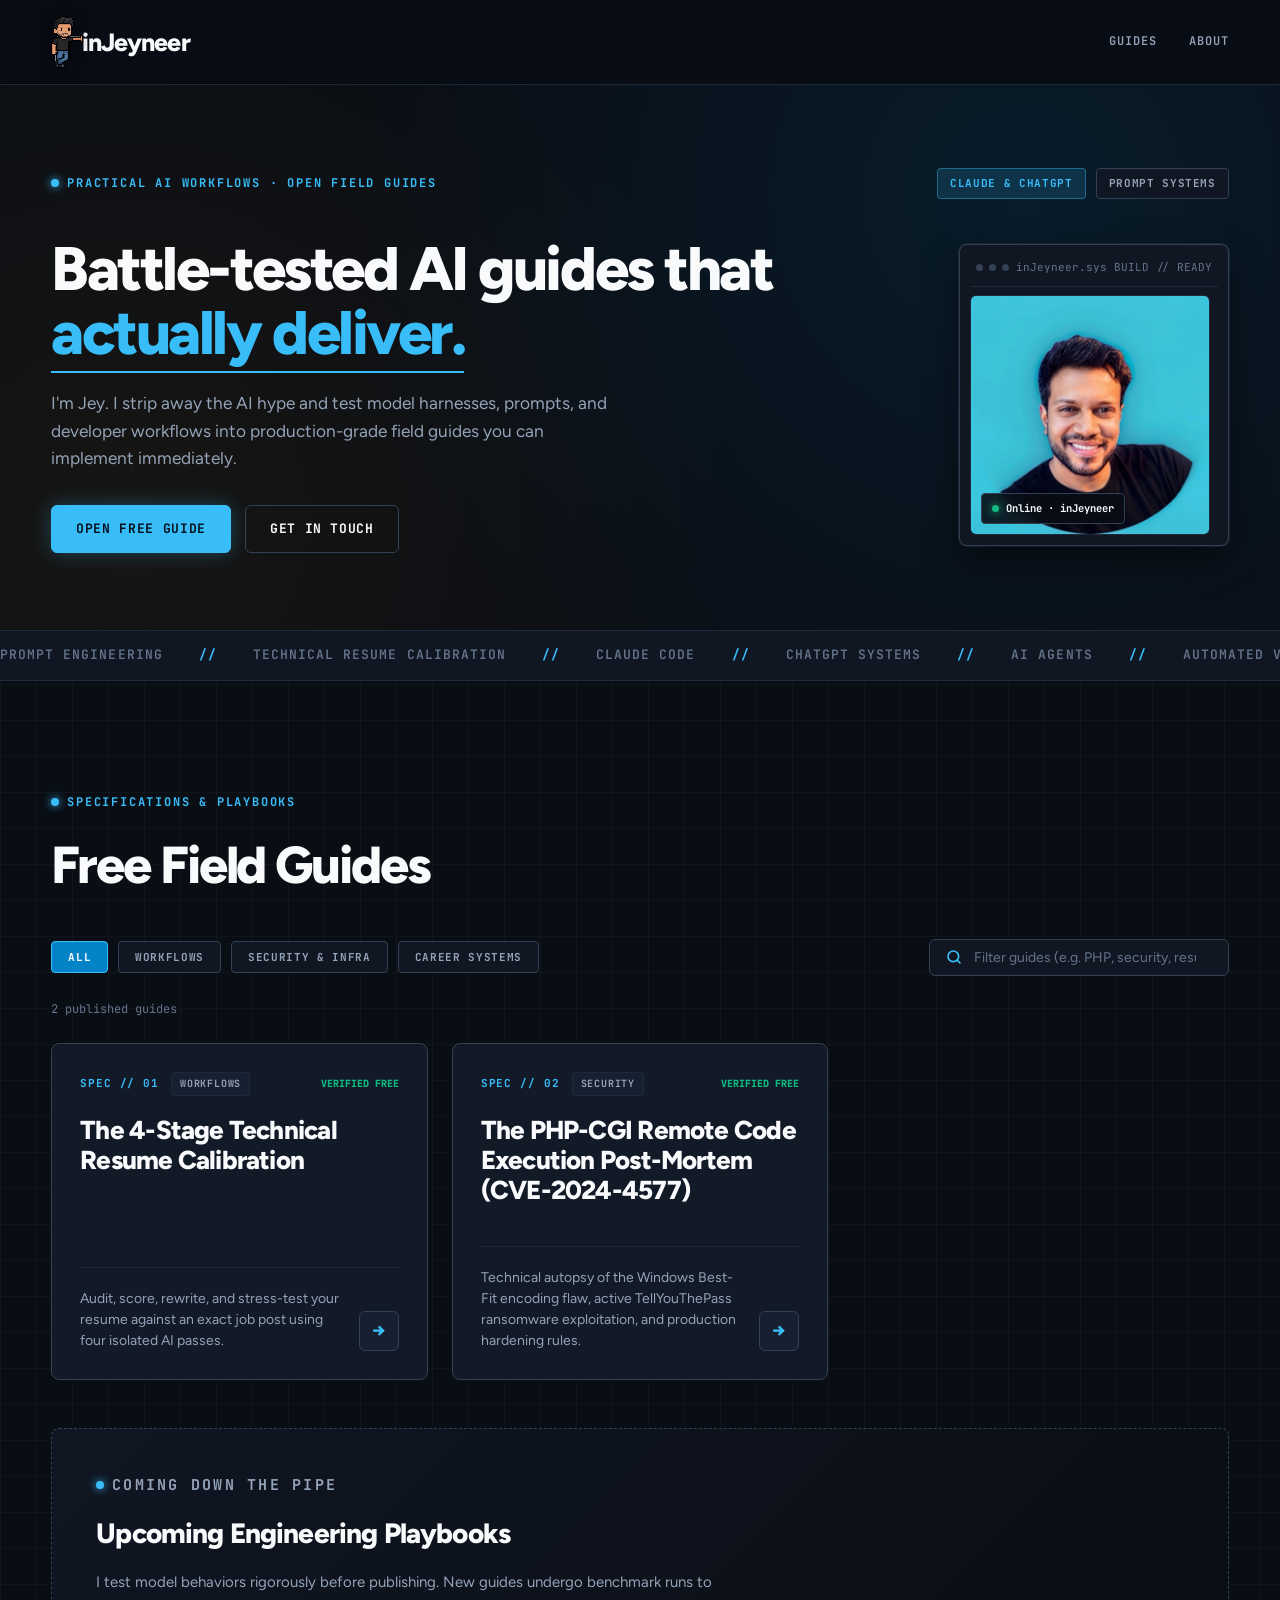
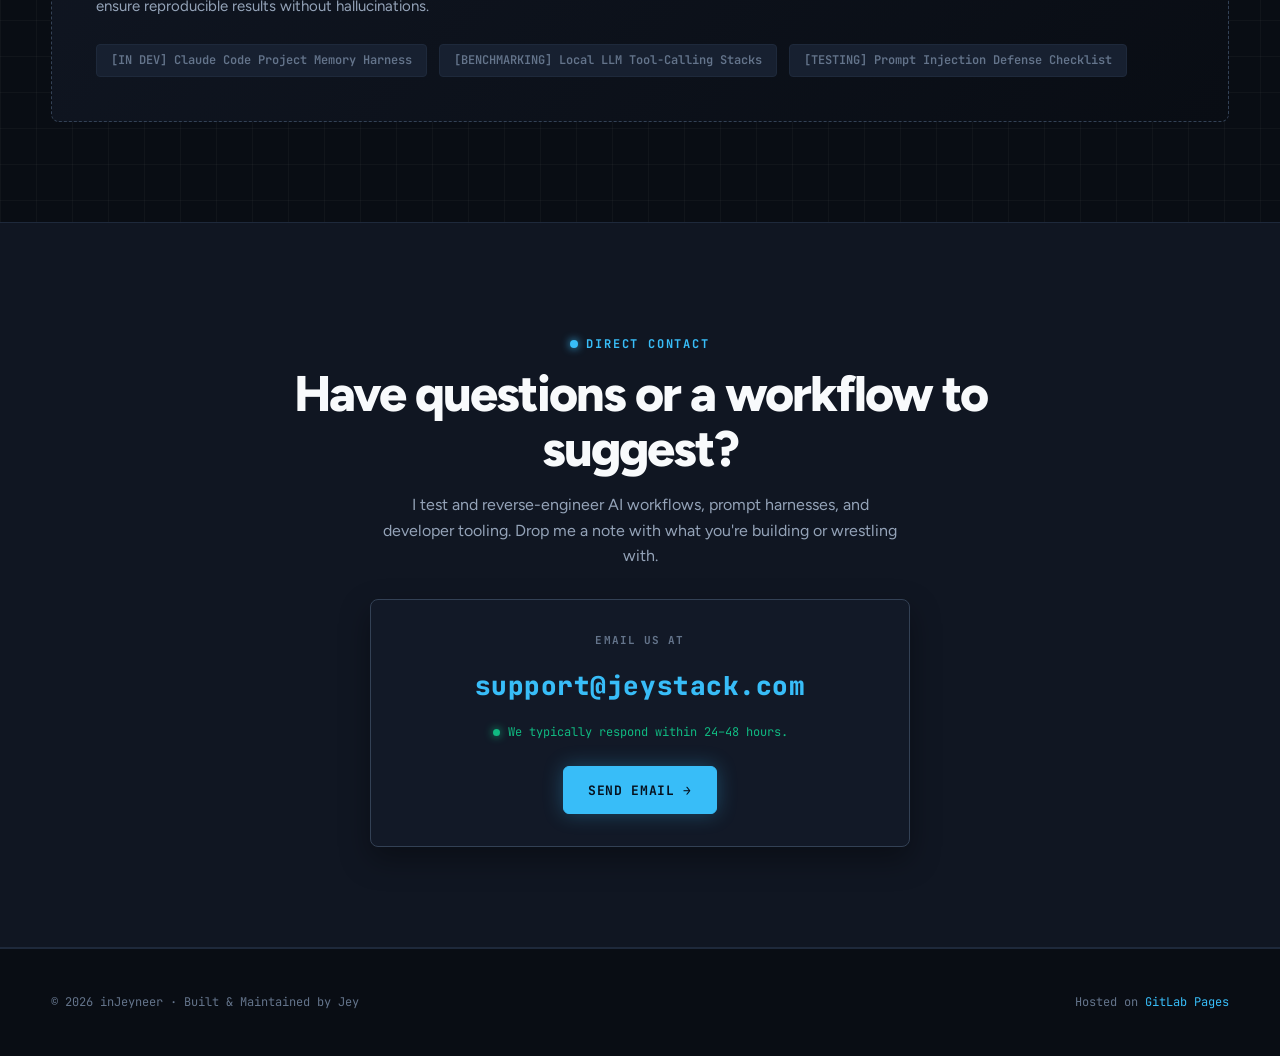
==== commit daba7322: "feat: add PHP-CGI RCE post-mortem guide and interactive evaluator (CVE-2024-4577)" ====
--- a/index.html
+++ b/index.html
@@ -119,6 +119,7 @@
       <div class="filter-row" aria-label="Filter guides by category">
         <button class="filter-chip is-active" type="button" data-category="all">All</button>
         <button class="filter-chip" type="button" data-category="workflows">Workflows</button>
+        <button class="filter-chip" type="button" data-category="security">Security &amp; Infra</button>
         <button class="filter-chip" type="button" data-category="career">Career Systems</button>
       </div>
 
@@ -130,13 +131,13 @@
         <input
           id="guide-search-input"
           type="search"
-          placeholder="Filter guides (e.g. calibration, resume, audit)..."
+          placeholder="Filter guides (e.g. PHP, security, resume, audit)..."
           autocomplete="off"
         />
       </label>
     </div>
 
-    <p class="guide-count" id="guide-count-label">1 published guide</p>
+    <p class="guide-count" id="guide-count-label">2 published guides</p>
 
     <!-- Guide Grid -->
     <div class="guide-grid">
@@ -159,9 +160,29 @@
           <span class="guide-arrow" aria-hidden="true">&rarr;</span>
         </div>
       </a>
-    </div>
-
-    <p class="guide-empty" id="guide-empty-state">No guides found matching that query. Try searching "calibration" or "resume"!</p>
+
+      <!-- PHP-CGI RCE Post-Mortem Card -->
+      <a
+        class="guide-card"
+        href="./guides/php-cgi-rce-cve-2024-4577/"
+        data-category="security"
+      >
+        <div>
+          <div class="guide-card-meta">
+            <span class="spec-id">SPEC // 02</span>
+            <span class="guide-category">security</span>
+            <span class="guide-free">Verified Free</span>
+          </div>
+          <h3>The PHP-CGI Remote Code Execution Post-Mortem (CVE-2024-4577)</h3>
+        </div>
+        <div class="guide-card-bottom">
+          <p>Technical autopsy of the Windows Best-Fit encoding flaw, active TellYouThePass ransomware exploitation, and production hardening rules.</p>
+          <span class="guide-arrow" aria-hidden="true">&rarr;</span>
+        </div>
+      </a>
+    </div>
+
+    <p class="guide-empty" id="guide-empty-state">No guides found matching that query. Try searching "security", "PHP", or "resume"!</p>
 
     <!-- Engineering Roadmap Preview -->
     <div class="roadmap-card">
--- a/styles.css
+++ b/styles.css
@@ -370,9 +370,8 @@
   width: 100%;
   height: 100%;
   object-fit: cover;
-  object-position: center 20%;
+  object-position: center;
   display: block;
-  filter: contrast(102%) brightness(98%);
 }
 
 .photo-badge {
@@ -1342,6 +1341,297 @@
   color: var(--text-main);
   font-weight: 600;
   margin: 32px 0;
+}
+
+/* ==========================================================================
+   Security Guide & Interactive Evaluator Components
+   ========================================================================== */
+.security-badge-critical {
+  color: #fda4af;
+  background: rgba(244, 63, 94, 0.15);
+  border: 1px solid rgba(244, 63, 94, 0.35);
+  padding: 4px 10px;
+  border-radius: 4px;
+  font-family: var(--font-mono);
+  font-size: 11px;
+  font-weight: 800;
+  letter-spacing: 0.06em;
+  text-transform: uppercase;
+}
+
+.security-badge-safe {
+  color: #6ee7b7;
+  background: rgba(16, 185, 129, 0.15);
+  border: 1px solid rgba(16, 185, 129, 0.35);
+  padding: 4px 10px;
+  border-radius: 4px;
+  font-family: var(--font-mono);
+  font-size: 11px;
+  font-weight: 800;
+  letter-spacing: 0.06em;
+  text-transform: uppercase;
+}
+
+.security-badge-warning {
+  color: #fde68a;
+  background: rgba(245, 158, 11, 0.15);
+  border: 1px solid rgba(245, 158, 11, 0.35);
+  padding: 4px 10px;
+  border-radius: 4px;
+  font-family: var(--font-mono);
+  font-size: 11px;
+  font-weight: 800;
+  letter-spacing: 0.06em;
+  text-transform: uppercase;
+}
+
+.byte-pipeline-card {
+  background: #05080f;
+  border: 1px solid var(--border-strong);
+  border-radius: 8px;
+  margin: 32px 0 40px;
+  overflow: hidden;
+  box-shadow: 0 12px 30px rgba(0, 0, 0, 0.45);
+}
+
+.byte-pipeline-header {
+  background: var(--bg-surface-raised);
+  border-bottom: 1px solid var(--border-strong);
+  padding: 12px 18px;
+  font-family: var(--font-mono);
+  font-size: 11.5px;
+  font-weight: 700;
+  color: var(--cyan);
+  display: flex;
+  justify-content: space-between;
+  align-items: center;
+  letter-spacing: 0.05em;
+}
+
+.pipeline-flow {
+  padding: 24px;
+  display: flex;
+  flex-direction: column;
+  gap: 16px;
+}
+
+.pipeline-step {
+  background: #090d14;
+  border: 1px solid var(--border-subtle);
+  border-radius: 6px;
+  padding: 16px;
+  position: relative;
+}
+
+.pipeline-step .step-num {
+  font-family: var(--font-mono);
+  font-size: 10px;
+  font-weight: 800;
+  color: var(--cyan);
+  letter-spacing: 0.08em;
+  margin-bottom: 4px;
+}
+
+.pipeline-step .step-title {
+  font-family: var(--font-sans);
+  font-size: 14px;
+  font-weight: 700;
+  color: var(--text-main);
+  margin-bottom: 8px;
+}
+
+.pipeline-step code {
+  display: block;
+  background: #020408;
+  border: 1px solid var(--border-strong);
+  border-radius: 4px;
+  padding: 8px 12px;
+  font-family: var(--font-mono);
+  font-size: 12.5px;
+  color: #f87171;
+  margin-bottom: 8px;
+  word-break: break-all;
+}
+
+.pipeline-step p {
+  font-size: 13.5px;
+  color: var(--text-muted);
+  line-height: 1.5;
+  margin: 0;
+}
+
+.pipeline-arrow {
+  text-align: center;
+  color: var(--cyan);
+  font-size: 18px;
+  font-weight: 800;
+  line-height: 1;
+}
+
+.blueprint-callout {
+  background: var(--bg-surface);
+  border: 1px solid var(--border-accent);
+  border-radius: 8px;
+  margin: 28px 0 36px;
+  overflow: hidden;
+}
+
+.blueprint-callout-header {
+  background: rgba(2, 132, 199, 0.15);
+  border-bottom: 1px solid var(--border-accent);
+  padding: 10px 18px;
+  font-family: var(--font-mono);
+  font-size: 11px;
+  font-weight: 700;
+  color: var(--cyan);
+  display: flex;
+  justify-content: space-between;
+}
+
+.blueprint-timeline {
+  padding: 18px 22px;
+  display: flex;
+  flex-direction: column;
+  gap: 14px;
+}
+
+.timeline-entry {
+  display: grid;
+  grid-template-columns: 120px 1fr;
+  gap: 16px;
+  font-size: 13.5px;
+  color: var(--text-muted);
+  line-height: 1.5;
+}
+
+.timeline-date {
+  font-family: var(--font-mono);
+  font-size: 12px;
+  font-weight: 700;
+  color: var(--cyan);
+}
+
+.safety-evaluator-card {
+  background: #070b12;
+  border: 2px solid var(--border-strong);
+  border-radius: 8px;
+  margin: 36px 0 44px;
+  overflow: hidden;
+  box-shadow: 0 16px 36px rgba(0, 0, 0, 0.5);
+}
+
+.safety-evaluator-header {
+  background: var(--bg-surface-raised);
+  border-bottom: 1px solid var(--border-strong);
+  padding: 14px 20px;
+  font-family: var(--font-mono);
+  font-size: 12px;
+  font-weight: 700;
+  color: var(--text-main);
+  display: flex;
+  justify-content: space-between;
+  align-items: center;
+}
+
+.evaluator-form-grid {
+  padding: 24px;
+  display: grid;
+  grid-template-columns: 1fr 1fr;
+  gap: 20px;
+}
+
+.evaluator-field label {
+  display: block;
+  font-family: var(--font-mono);
+  font-size: 11px;
+  font-weight: 700;
+  color: var(--text-muted);
+  text-transform: uppercase;
+  letter-spacing: 0.05em;
+  margin-bottom: 8px;
+}
+
+.evaluator-field select {
+  width: 100%;
+  background: #0c121e;
+  border: 1px solid var(--border-strong);
+  border-radius: 6px;
+  padding: 10px 12px;
+  color: var(--text-main);
+  font-family: var(--font-mono);
+  font-size: 12.5px;
+  outline: none;
+  transition: border-color 0.2s, box-shadow 0.2s;
+}
+
+.evaluator-field select:focus {
+  border-color: var(--cyan);
+  box-shadow: 0 0 10px rgba(56, 189, 248, 0.25);
+}
+
+.evaluator-result {
+  background: #04060a;
+  border-top: 1px solid var(--border-strong);
+  padding: 24px;
+}
+
+.evaluator-result h4 {
+  font-size: 18px;
+  font-weight: 800;
+  color: var(--text-main);
+  margin: 0 0 10px;
+}
+
+.evaluator-result p {
+  font-size: 14px;
+  color: var(--text-muted);
+  line-height: 1.6;
+  margin: 0 0 14px;
+}
+
+.eval-crit-box {
+  background: rgba(244, 63, 94, 0.08);
+  border: 1px solid rgba(244, 63, 94, 0.35);
+  border-radius: 6px;
+  padding: 14px 18px;
+  font-size: 13.5px;
+  color: #fecdd3;
+  line-height: 1.6;
+}
+
+.eval-crit-box ol {
+  margin: 8px 0 0 18px;
+  padding: 0;
+}
+
+.eval-safe-tag {
+  display: inline-block;
+  background: rgba(16, 185, 129, 0.12);
+  border: 1px solid rgba(16, 185, 129, 0.3);
+  color: #6ee7b7;
+  padding: 8px 14px;
+  border-radius: 4px;
+  font-family: var(--font-mono);
+  font-size: 12.5px;
+}
+
+.eval-warn-tag {
+  display: inline-block;
+  background: rgba(245, 158, 11, 0.12);
+  border: 1px solid rgba(245, 158, 11, 0.3);
+  color: #fde68a;
+  padding: 8px 14px;
+  border-radius: 4px;
+  font-family: var(--font-mono);
+  font-size: 12.5px;
+}
+
+.matrix-table-wrap {
+  overflow-x: auto;
+  margin: 24px 0 36px;
+  border: 1px solid var(--border-strong);
+  border-radius: 8px;
+  background: #05080f;
 }
 
 /* ==========================================================================
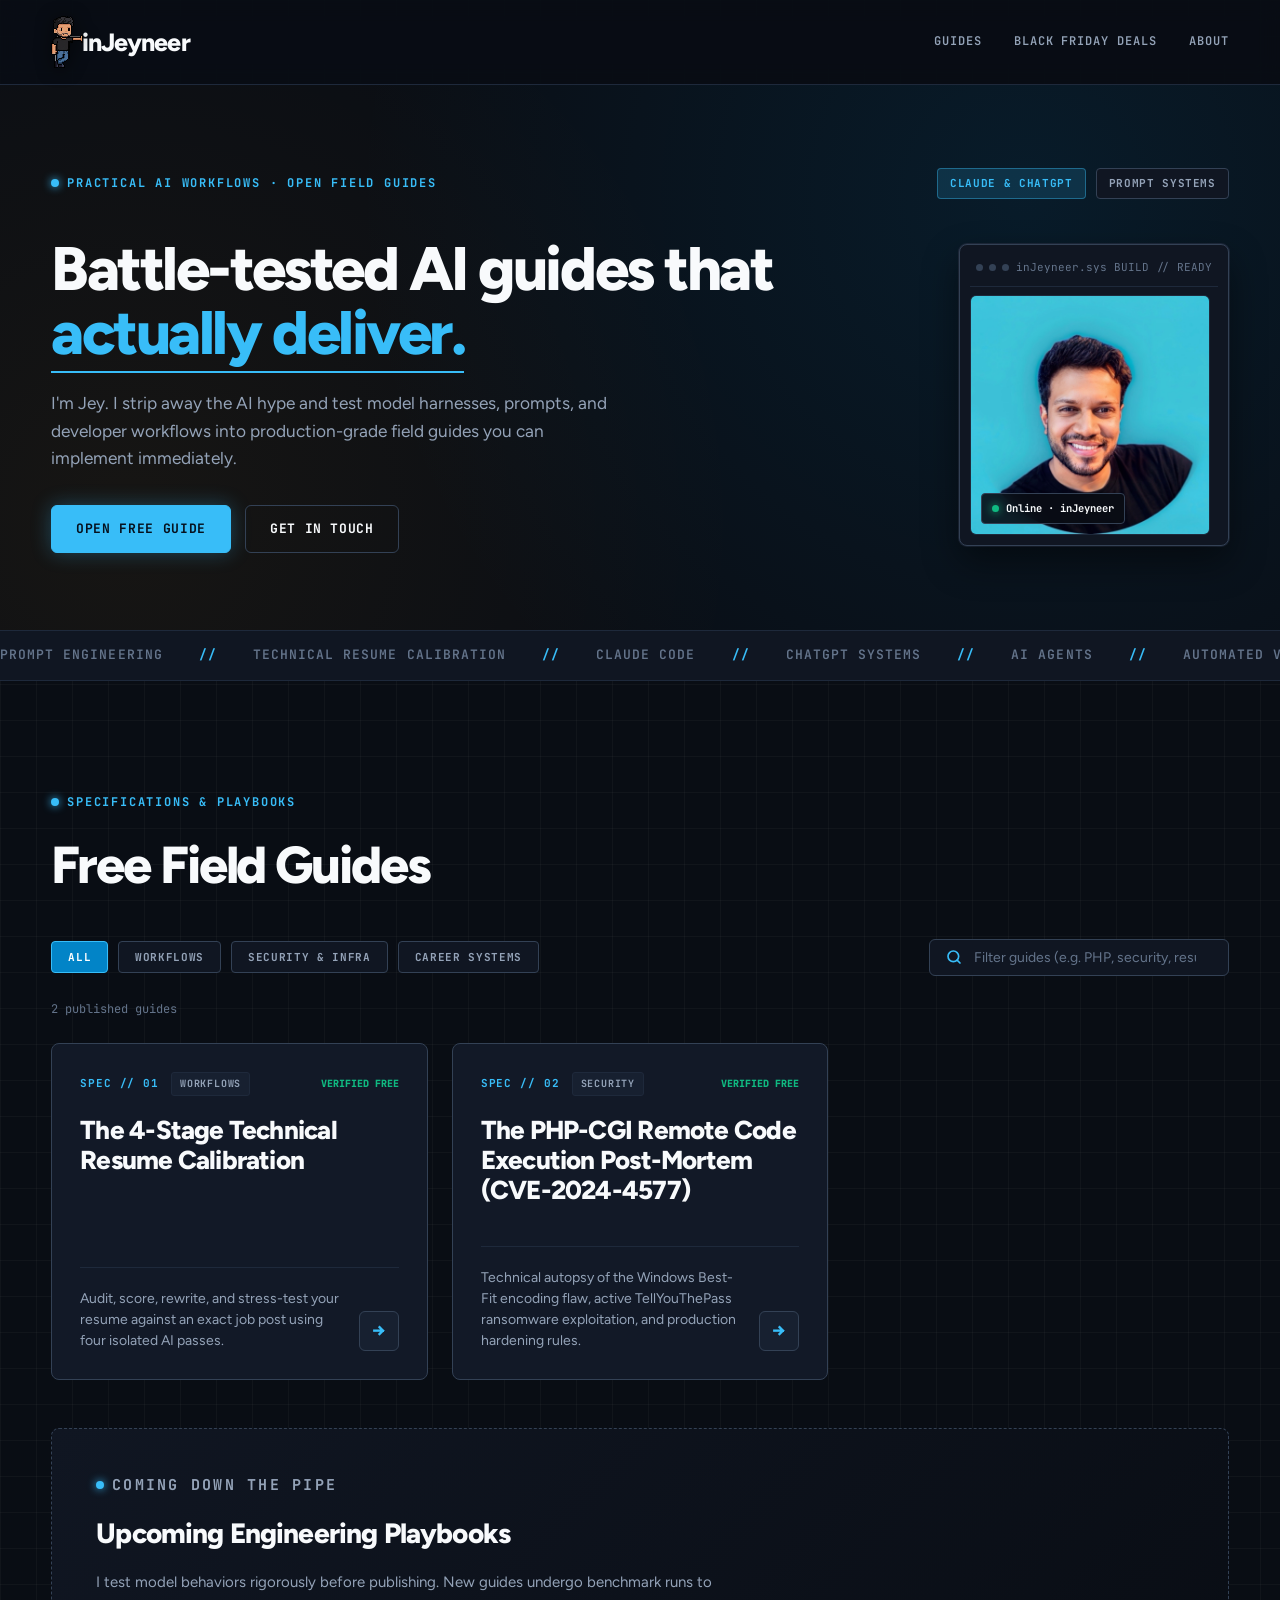
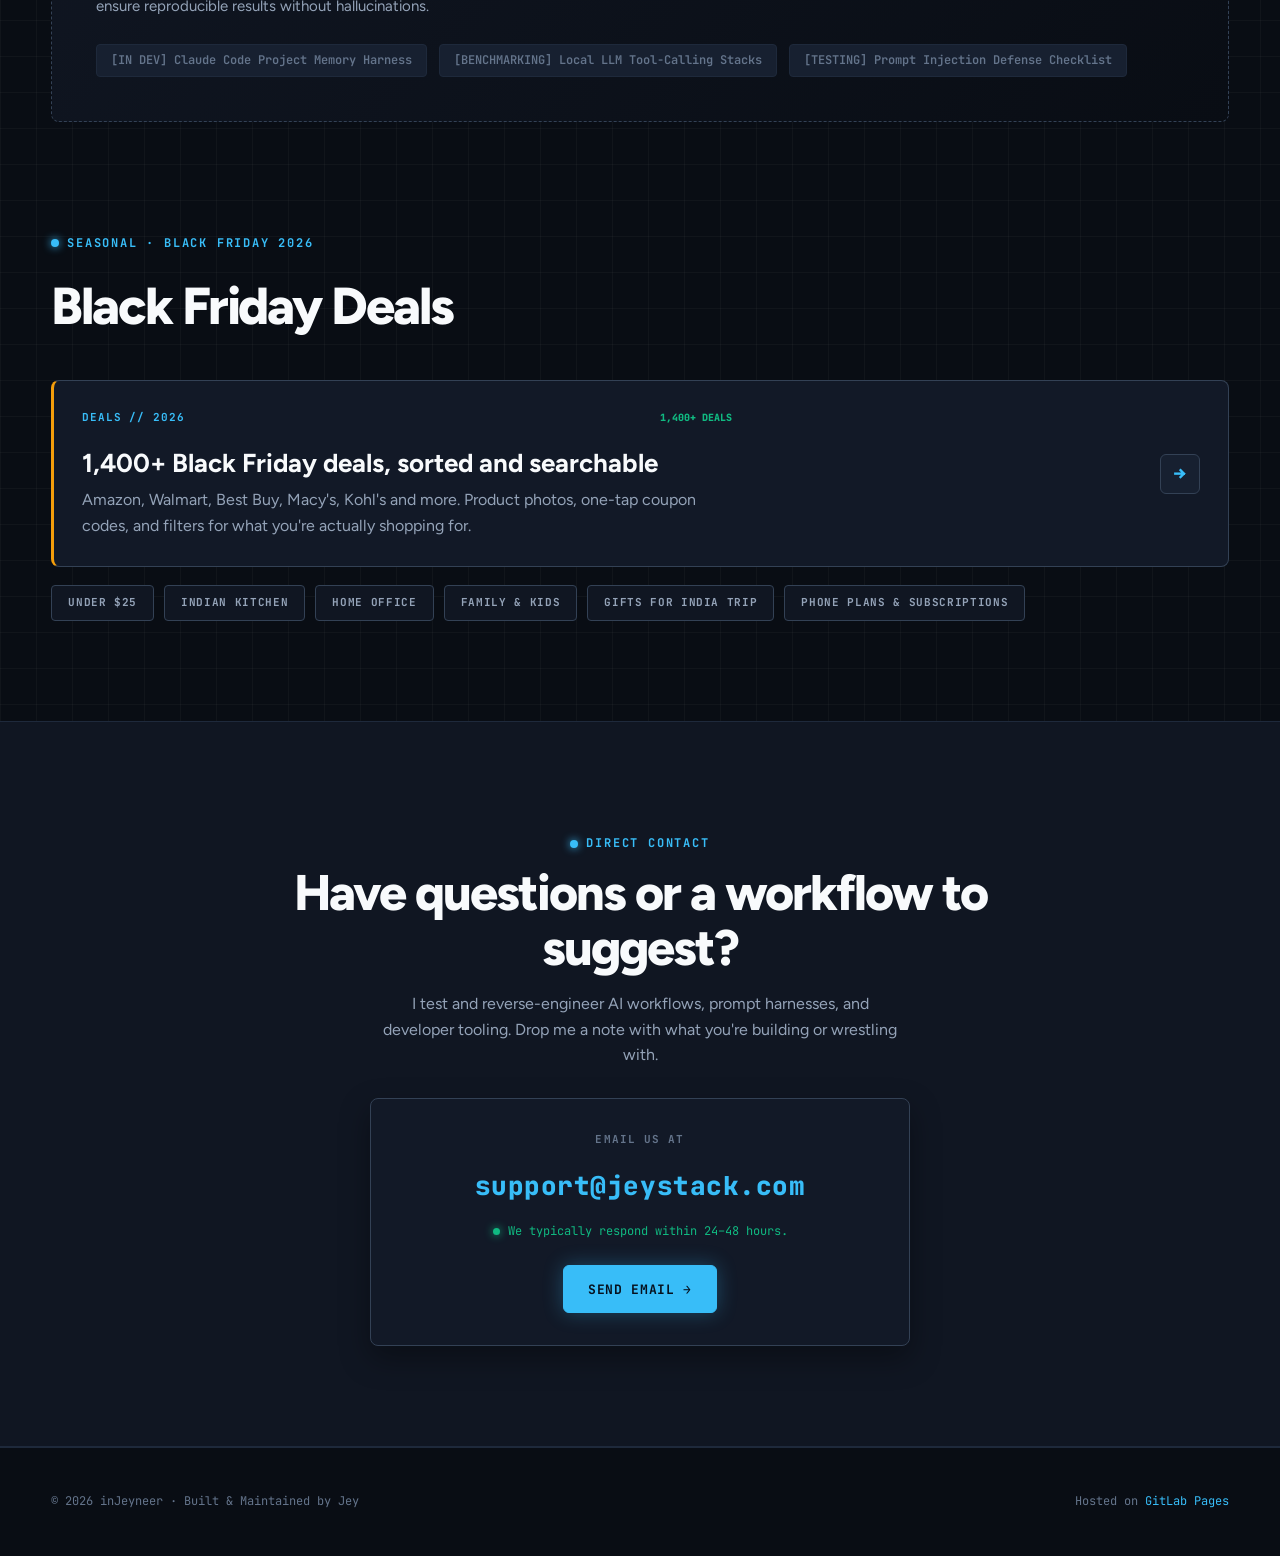
==== commit 2637bb08: "feat: add Black Friday Deals page and homepage section Searchable page with 1,438 deals, product pho" ====
--- a/index.html
+++ b/index.html
@@ -28,6 +28,7 @@
     </a>
     <nav class="site-nav" aria-label="Primary navigation">
       <a class="nav-link" href="#guides">Guides</a>
+      <a class="nav-link" href="./black-friday/">Black Friday Deals</a>
       <a class="nav-link" href="./about/">About</a>
     </nav>
   </header>
@@ -199,6 +200,37 @@
     </div>
   </section>
 
+  <!-- Black Friday Deals Section -->
+  <section class="guide-section deals-section" id="black-friday">
+    <div class="guide-heading-row">
+      <div>
+        <p class="eyebrow">Seasonal &middot; Black Friday 2026</p>
+        <h2>Black Friday Deals</h2>
+      </div>
+    </div>
+
+    <a class="deals-card" href="./black-friday/">
+      <div class="deals-card-copy">
+        <div class="guide-card-meta">
+          <span class="spec-id">DEALS // 2026</span>
+          <span class="guide-free">1,400+ deals</span>
+        </div>
+        <h3>1,400+ Black Friday deals, sorted and searchable</h3>
+        <p>Amazon, Walmart, Best Buy, Macy's, Kohl's and more. Product photos, one-tap coupon codes, and filters for what you're actually shopping for.</p>
+      </div>
+      <span class="guide-arrow" aria-hidden="true">&rarr;</span>
+    </a>
+
+    <div class="deals-shortcuts" aria-label="Jump to a deals category">
+      <a class="filter-chip" href="./black-friday/#under-25">Under $25</a>
+      <a class="filter-chip" href="./black-friday/#kitchen">Indian kitchen</a>
+      <a class="filter-chip" href="./black-friday/#office">Home office</a>
+      <a class="filter-chip" href="./black-friday/#family">Family &amp; kids</a>
+      <a class="filter-chip" href="./black-friday/#india-trip">Gifts for India trip</a>
+      <a class="filter-chip" href="./black-friday/#offers">Phone plans &amp; subscriptions</a>
+    </div>
+  </section>
+
   <!-- Direct Email Contact Section -->
   <section class="contact-section" id="contact">
     <div class="contact-inner">
--- a/styles.css
+++ b/styles.css
@@ -1672,3 +1672,26 @@
     align-items: flex-start;
   }
 }
+
+/* Black Friday Deals section */
+.deals-section { padding-top: 0; }
+.deals-card {
+  display: flex;
+  align-items: center;
+  justify-content: space-between;
+  gap: 24px;
+  background: var(--bg-surface-card);
+  border: 1px solid var(--border-strong);
+  border-left: 3px solid var(--amber);
+  border-radius: 8px;
+  padding: 28px;
+  text-decoration: none;
+  transition: border-color 0.2s ease, transform 0.2s ease;
+}
+.deals-card:hover { border-color: var(--amber); transform: translateY(-3px); }
+.deals-card-copy { min-width: 0; }
+.deals-card h3 { margin: 0 0 8px; font-size: clamp(20px, 2.4vw, 26px); line-height: 1.25; }
+.deals-card p { margin: 0; color: var(--text-muted); max-width: 65ch; }
+.deals-shortcuts { display: flex; flex-wrap: wrap; gap: 10px; margin-top: 18px; }
+.deals-shortcuts .filter-chip { text-decoration: none; }
+@media (max-width: 560px) { .deals-card { padding: 20px; } }
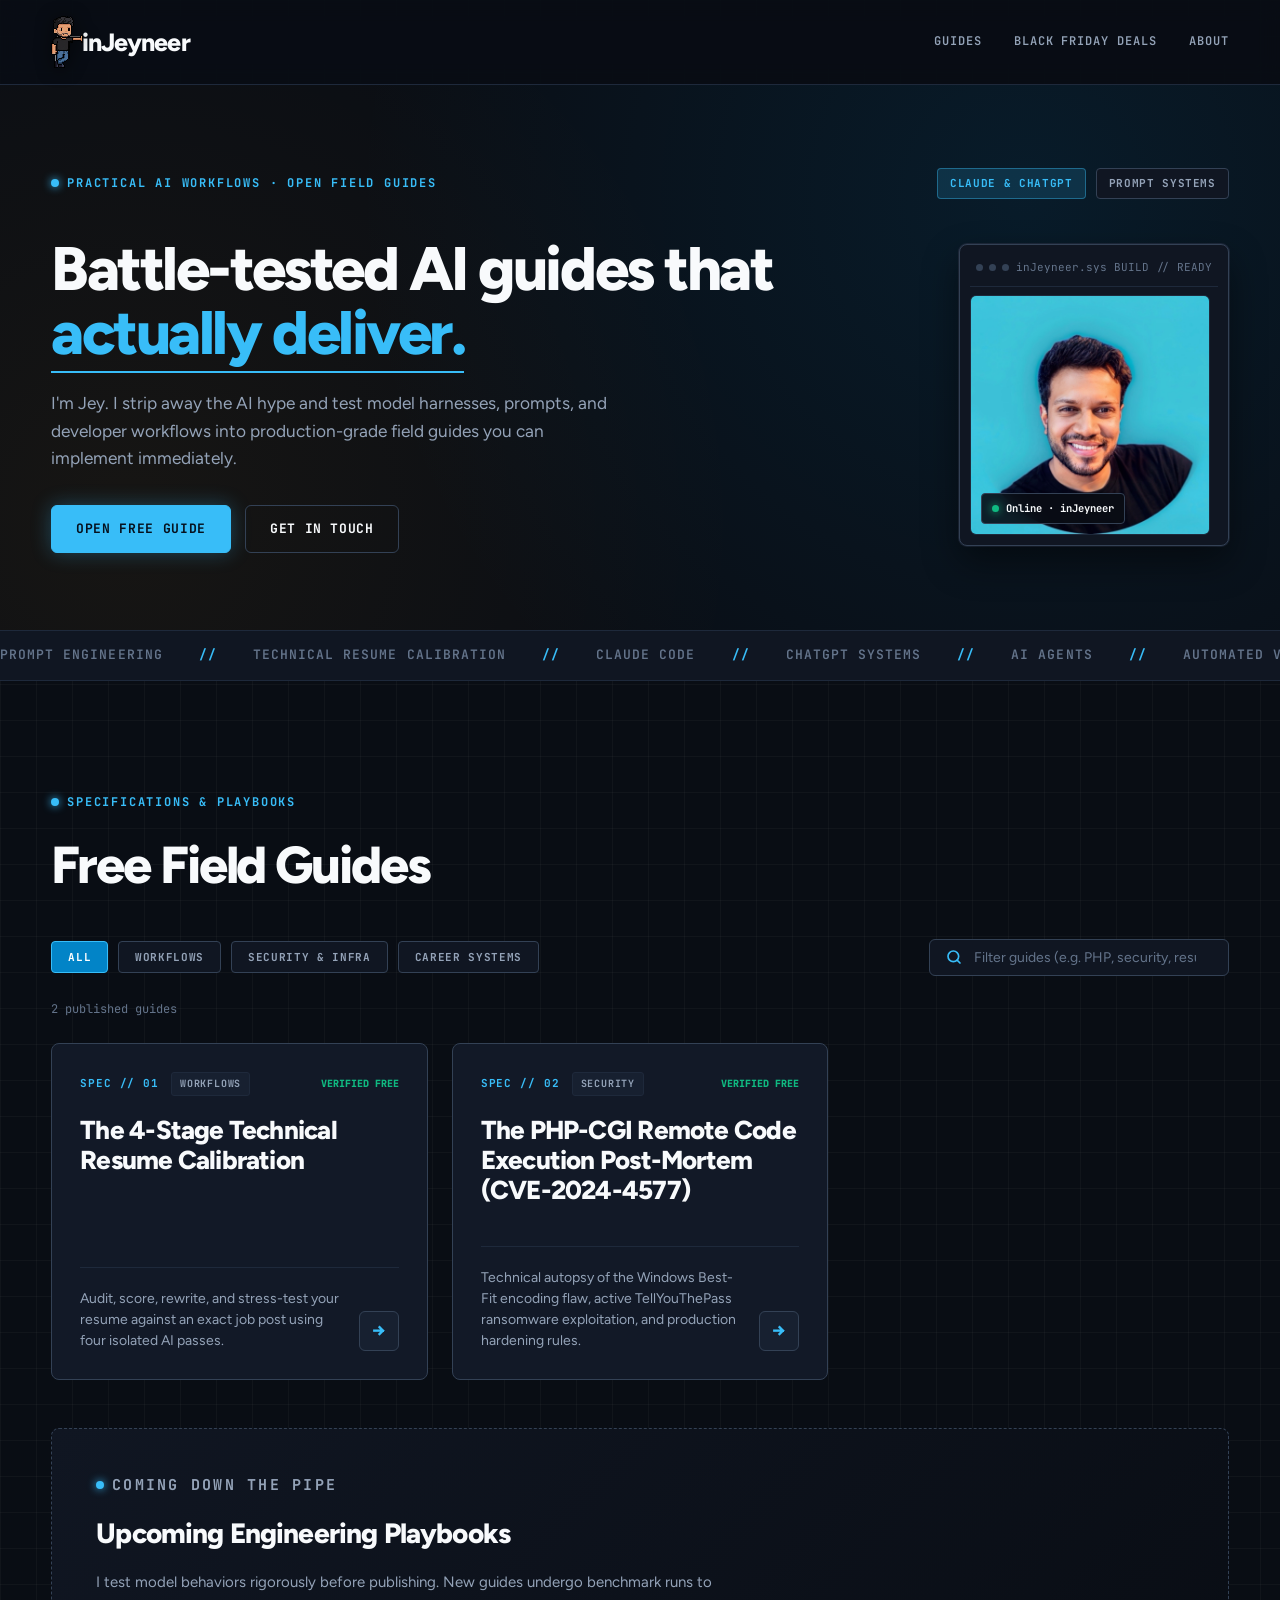
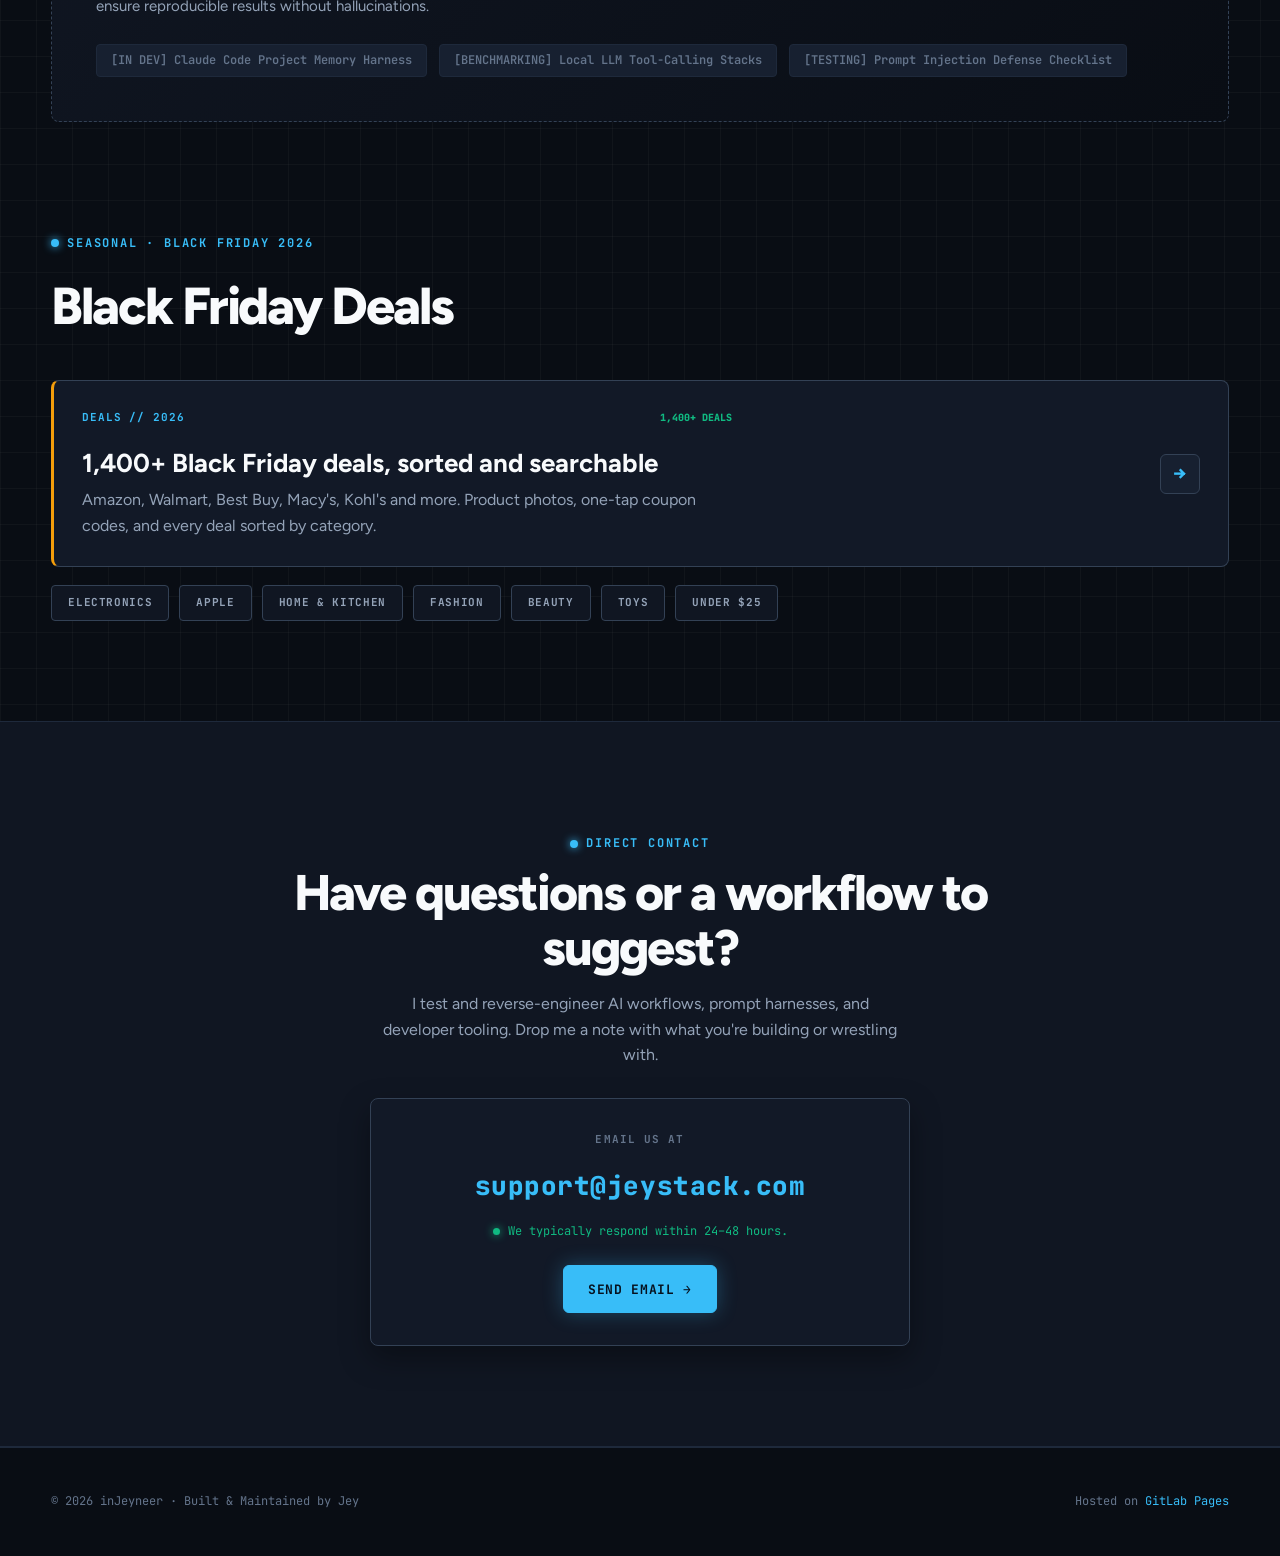
==== commit ce4b10a9: "feat: reorganize Black Friday deals page with store logos and mobile layout Category shelves, logo s" ====
--- a/index.html
+++ b/index.html
@@ -216,18 +216,19 @@
           <span class="guide-free">1,400+ deals</span>
         </div>
         <h3>1,400+ Black Friday deals, sorted and searchable</h3>
-        <p>Amazon, Walmart, Best Buy, Macy's, Kohl's and more. Product photos, one-tap coupon codes, and filters for what you're actually shopping for.</p>
+        <p>Amazon, Walmart, Best Buy, Macy's, Kohl's and more. Product photos, one-tap coupon codes, and every deal sorted by category.</p>
       </div>
       <span class="guide-arrow" aria-hidden="true">&rarr;</span>
     </a>
 
     <div class="deals-shortcuts" aria-label="Jump to a deals category">
+      <a class="filter-chip" href="./black-friday/#electronics">Electronics</a>
+      <a class="filter-chip" href="./black-friday/#apple">Apple</a>
+      <a class="filter-chip" href="./black-friday/#home">Home &amp; kitchen</a>
+      <a class="filter-chip" href="./black-friday/#fashion">Fashion</a>
+      <a class="filter-chip" href="./black-friday/#beauty">Beauty</a>
+      <a class="filter-chip" href="./black-friday/#toys">Toys</a>
       <a class="filter-chip" href="./black-friday/#under-25">Under $25</a>
-      <a class="filter-chip" href="./black-friday/#kitchen">Indian kitchen</a>
-      <a class="filter-chip" href="./black-friday/#office">Home office</a>
-      <a class="filter-chip" href="./black-friday/#family">Family &amp; kids</a>
-      <a class="filter-chip" href="./black-friday/#india-trip">Gifts for India trip</a>
-      <a class="filter-chip" href="./black-friday/#offers">Phone plans &amp; subscriptions</a>
     </div>
   </section>
 
